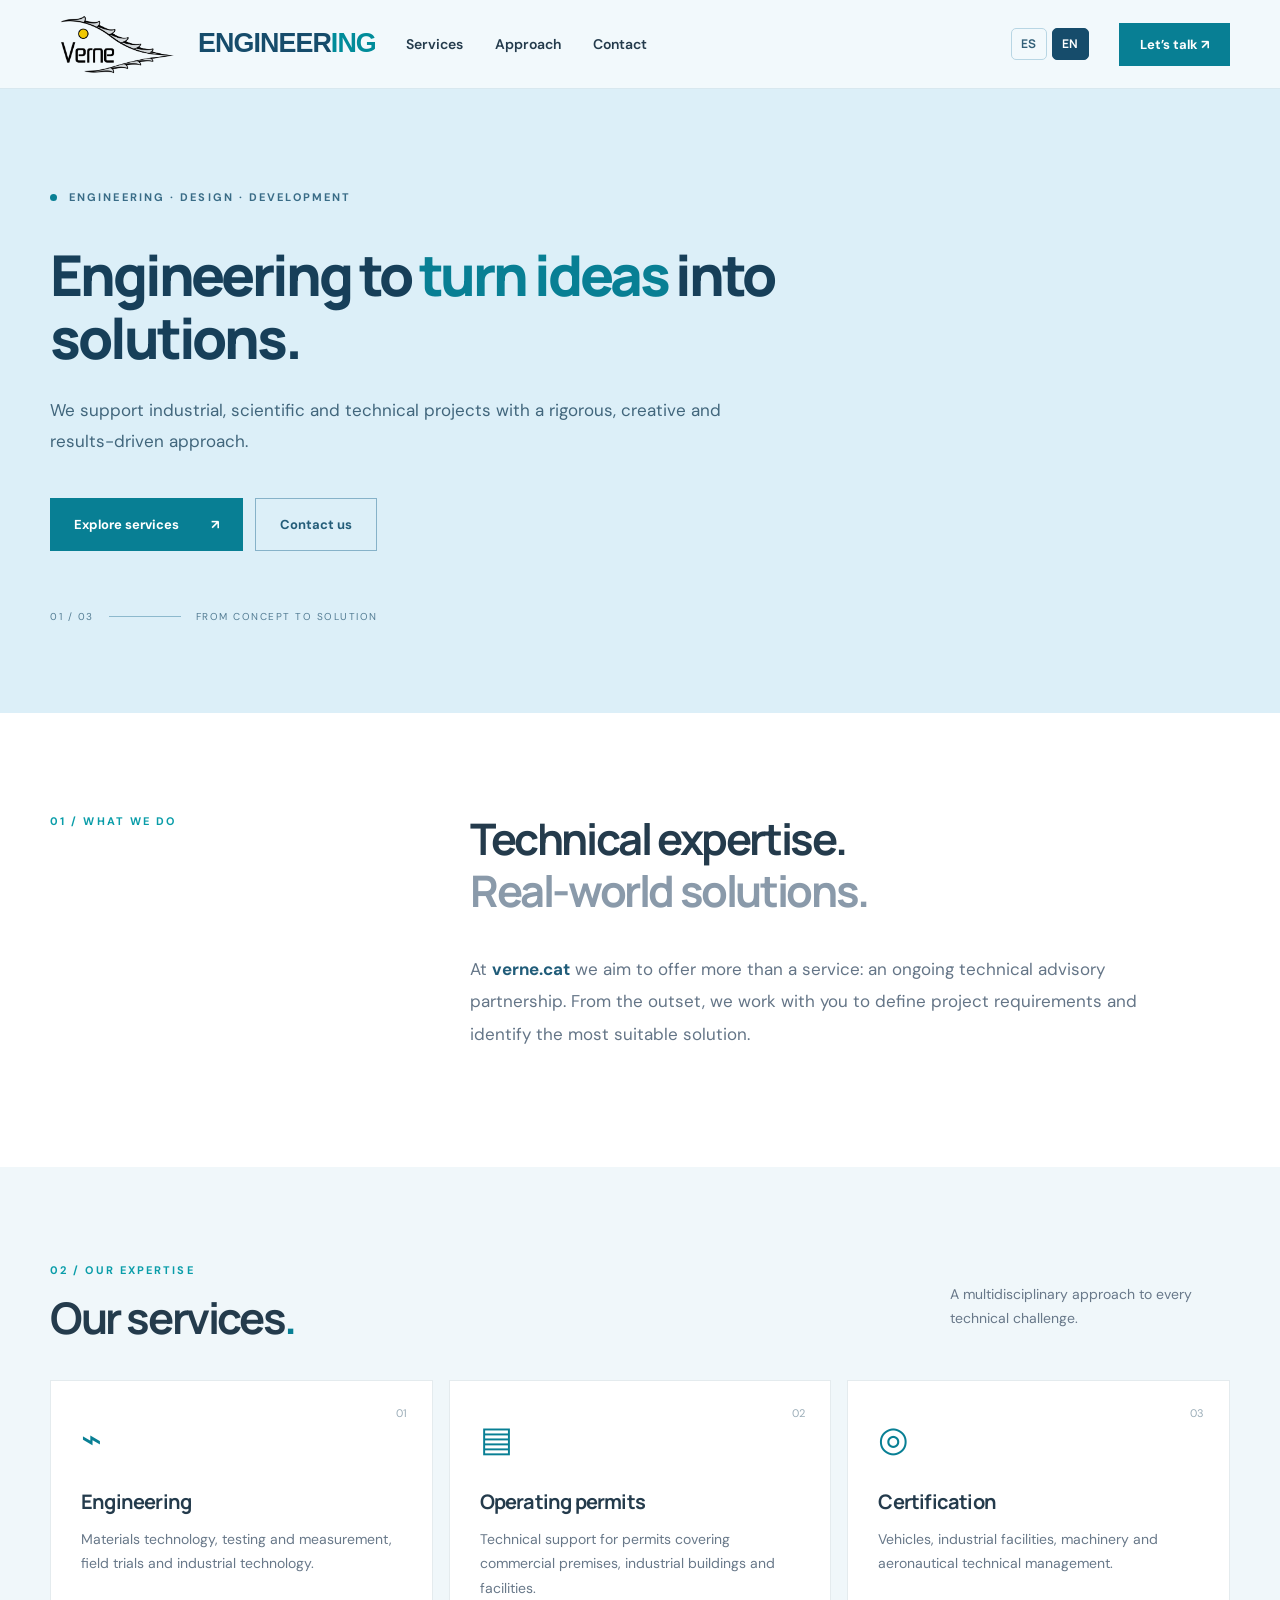
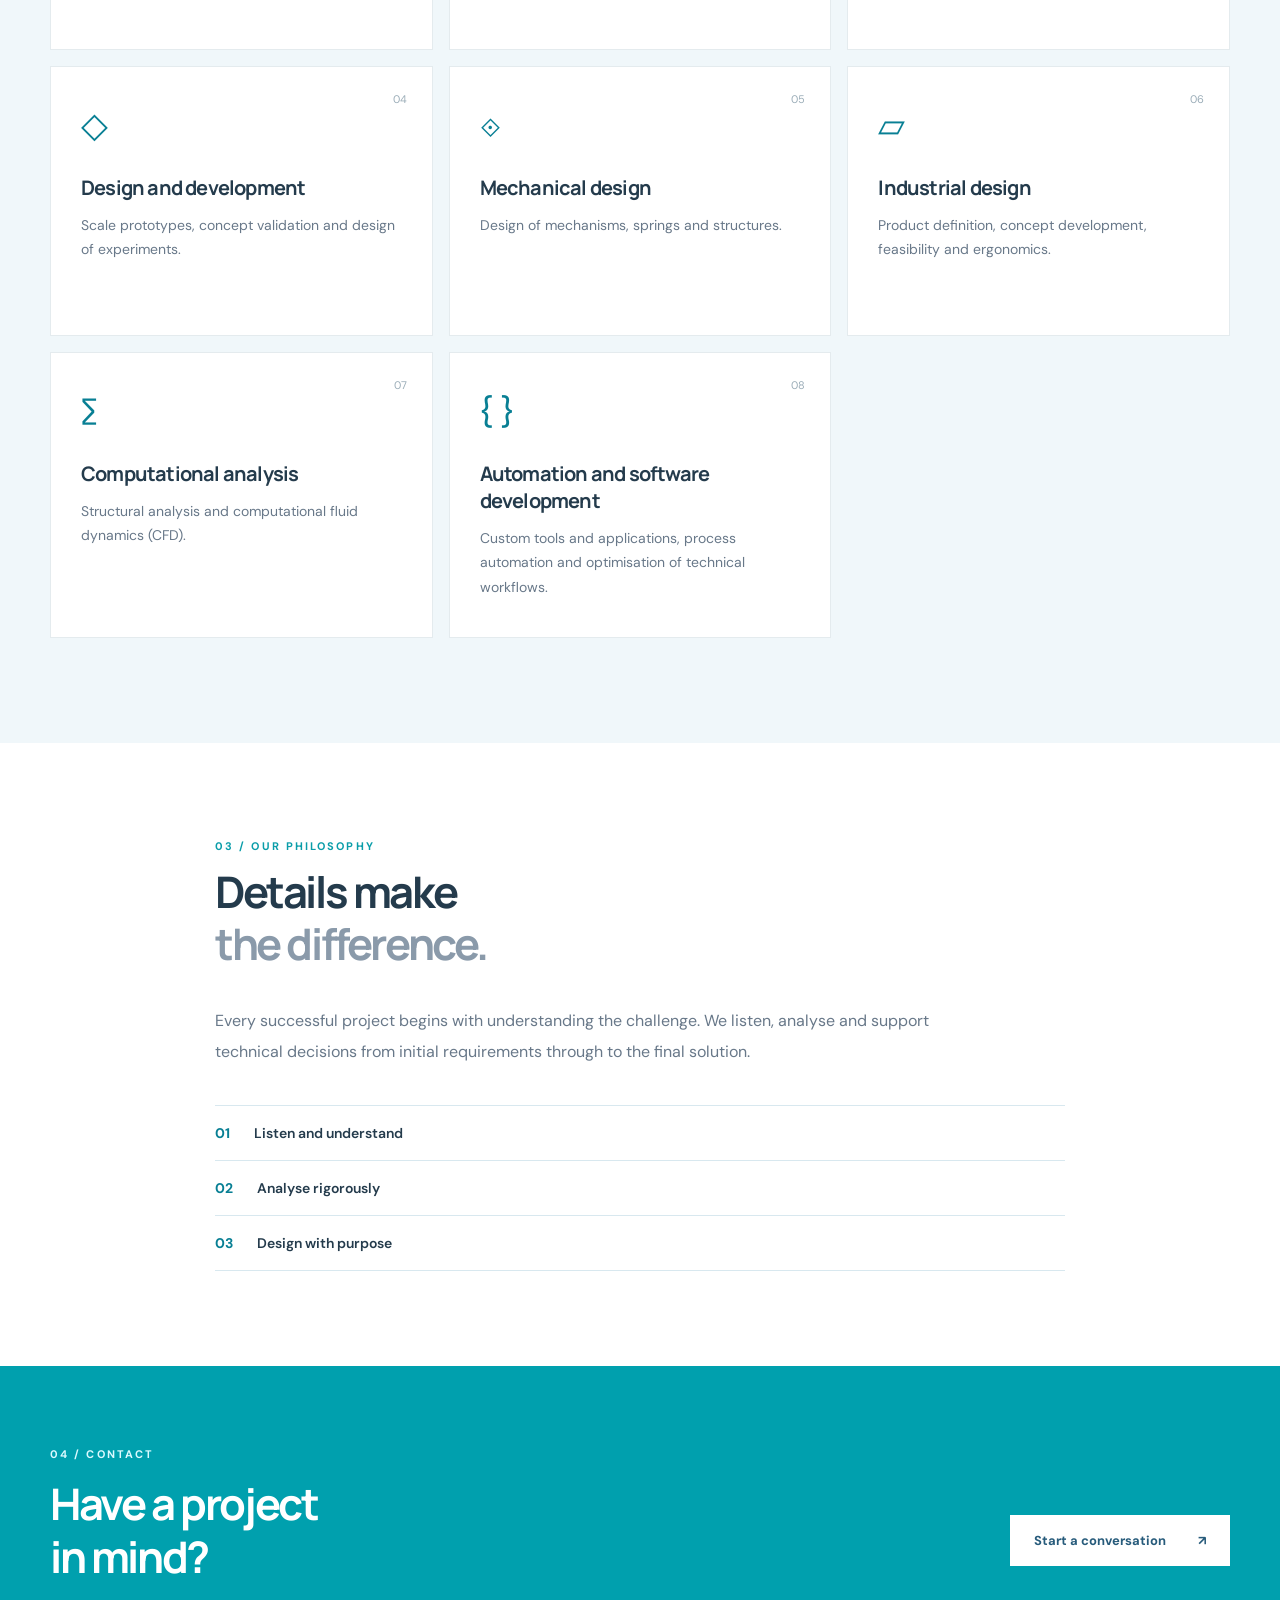
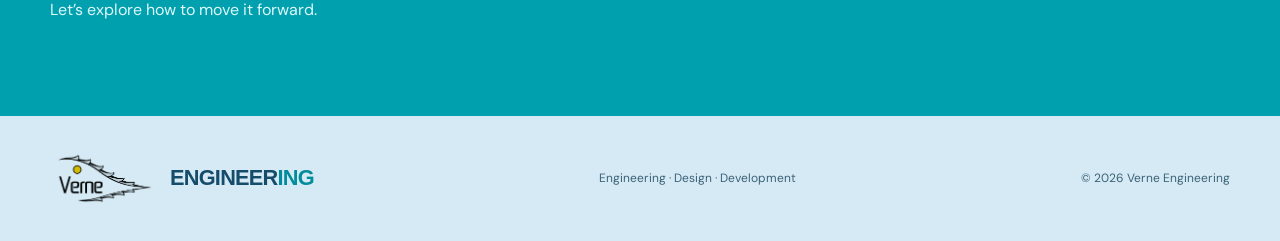
==== en/index.html @ a79339b3 "Verne Engineering V9 - International SEO ES EN" ====
<!doctype html>
<!DOCTYPE html>

<!DOCTYPE html>

<!DOCTYPE html>

<html lang="en">
<head>
<meta charset="utf-8"/><meta content="width=device-width, initial-scale=1" name="viewport"/>
<title>Verne Engineering | Engineering, Design &amp; Automation</title>
<meta content="Mechanical engineering consulting, industrial design, technical certification and custom software development for industrial projects." name="description"/>
<meta content="#14283d" name="theme-color"/><link href="https://www.verne.cat/en/" rel="canonical"/>
<link href="../styles.css" rel="stylesheet"/>
<link href="https://www.verne.cat/" hreflang="es" rel="alternate"/><link href="https://www.verne.cat/en/" hreflang="en" rel="alternate"/><link href="https://www.verne.cat/" hreflang="x-default" rel="alternate"/><script type="application/ld+json">{"@context": "https://schema.org", "@type": "Organization", "name": "Verne Engineering", "url": "https://www.verne.cat/", "logo": "https://www.verne.cat/logo-verne.png", "email": "engineering@verne.cat"}</script><link href="https://www.verne.cat/" hreflang="es" rel="alternate"/><link href="https://www.verne.cat/en/" hreflang="en" rel="alternate"/><link href="https://www.verne.cat/" hreflang="x-default" rel="alternate"/><script type="application/ld+json">{"@context": "https://schema.org", "@type": "Organization", "name": "Verne Engineering", "url": "https://www.verne.cat/", "logo": "https://www.verne.cat/logo-verne.png", "email": "engineering@verne.cat"}</script></head>
<body>
<header class="header"><div class="wrap nav"><a aria-label="Verne Engineering, home" class="brand" href="index.html"><img alt="Verne logo" class="brand-logo" height="77" src="../logo-verne.png" width="154"/><span aria-label="ENGINEERING" class="brand-subtitle"><span class="brand-engineer">ENGINEER</span><span class="brand-ing">ING</span></span></a><nav aria-label="Navegación principal"><a href="#services">Services</a><a href="#approach">Approach</a><a href="contact.html">Contact</a></nav><span aria-label="Language / Idioma" class="lang-switch"><a href="../" lang="es">ES</a><a aria-current="page" href="./" lang="en">EN</a></span><a class="nav-cta" href="contact.html">Let’s talk <span aria-hidden="true">↗</span></a></div></header>
<main>
<section class="hero"><div class="wrap hero-grid"><div class="hero-copy"><p class="eyebrow"><span class="dot"></span> ENGINEERING · DESIGN · DEVELOPMENT</p><h1>Engineering to <em>turn ideas</em> into solutions.</h1><p class="lead">We support industrial, scientific and technical projects with a rigorous, creative and results-driven approach.</p><div class="actions"><a class="btn primary" href="#services">Explore services <span>↗</span></a><a class="btn secondary" href="contact.html">Contact us</a></div><div class="hero-foot"><span>01 / 03</span><span class="line"></span><span>FROM CONCEPT TO SOLUTION</span></div></div></div></section>
<section class="intro wrap"><div class="section-label">01 / WHAT WE DO</div><div><h2>Technical expertise.<br/><span>Real-world solutions.</span></h2><p>At <strong>verne.cat</strong> we aim to offer more than a service: an ongoing technical advisory partnership. From the outset, we work with you to define project requirements and identify the most suitable solution.</p></div></section>
<section class="services" id="services"><div class="wrap"><div class="section-top"><div><p class="section-label">02 / OUR EXPERTISE</p><h2>Our services<span class="accent">.</span></h2></div><p>A multidisciplinary approach to every technical challenge.</p></div><div class="service-grid">
<article class="service"><span class="service-no">01</span><div class="service-icon">⌁</div><h3>Engineering</h3><p>Materials technology, testing and measurement, field trials and industrial technology.</p></article>
<article class="service"><span class="service-no">02</span><div class="service-icon">▤</div><h3>Operating permits</h3><p>Technical support for permits covering commercial premises, industrial buildings and facilities.</p></article>
<article class="service"><span class="service-no">03</span><div class="service-icon">◎</div><h3>Certification</h3><p>Vehicles, industrial facilities, machinery and aeronautical technical management.</p></article>
<article class="service"><span class="service-no">04</span><div class="service-icon">◇</div><h3>Design and development</h3><p>Scale prototypes, concept validation and design of experiments.</p></article>
<article class="service"><span class="service-no">05</span><div class="service-icon">⟐</div><h3>Mechanical design</h3><p>Design of mechanisms, springs and structures.</p></article>
<article class="service"><span class="service-no">06</span><div class="service-icon">▱</div><h3>Industrial design</h3><p>Product definition, concept development, feasibility and ergonomics.</p></article>
<article class="service"><span class="service-no">07</span><div class="service-icon">∑</div><h3>Computational analysis</h3><p>Structural analysis and computational fluid dynamics (CFD).</p></article>
<article class="service"><span class="service-no">08</span><div class="service-icon">{ }</div><h3>Automation and software development</h3><p>Custom tools and applications, process automation and optimisation of technical workflows.</p></article>
</div></div></section>
<section class="approach wrap" id="approach"><div class="approach-copy"><p class="section-label">03 / OUR PHILOSOPHY</p><h2>Details make<br/><span>the difference.</span></h2><p>Every successful project begins with understanding the challenge. We listen, analyse and support technical decisions from initial requirements through to the final solution.</p><div class="principles"><div><b>01</b><span>Listen and understand</span></div><div><b>02</b><span>Analyse rigorously</span></div><div><b>03</b><span>Design with purpose</span></div></div></div></section>
<section class="contact-banner"><div class="wrap contact-inner"><div><p class="section-label">04 / CONTACT</p><h2>Have a project<br/>in mind?</h2><p>Let’s explore how to move it forward.</p></div><a class="btn light" href="contact.html">Start a conversation <span>↗</span></a></div></section>
</main><footer><div class="wrap footer-inner"><a aria-label="Verne Engineering, home" class="brand footer-brand" href="index.html"><img alt="Verne logo" class="brand-logo" height="77" src="../logo-verne.png" width="154"/><span aria-label="ENGINEERING" class="brand-subtitle"><span class="brand-engineer">ENGINEER</span><span class="brand-ing">ING</span></span></a><span>Engineering · Design · Development</span><span>© <span id="year">2026</span> Verne Engineering</span></div></footer><script src="../script.js"></script>
</body></html>
---- styles.css ----
@import url('https://fonts.googleapis.com/css2?family=DM+Sans:wght@400;500;600;700&family=Manrope:wght@400;500;600;700;800&display=swap');
:root{--navy:#14283d;--navy2:#0c1e30;--teal:#00a9b7;--ink:#243447;--muted:#687889;--light:#f1f5f7;--line:#dfe7eb}*{box-sizing:border-box}html{scroll-behavior:smooth}body{margin:0;font-family:'DM Sans',Arial,sans-serif;color:var(--ink);background:#fff}a{text-decoration:none;color:inherit}.wrap{width:min(1180px,calc(100% - 48px));margin:auto}.header{background:#fff;border-bottom:1px solid var(--line);position:relative;z-index:5}.nav{height:88px;display:flex;align-items:center;justify-content:space-between;gap:30px}.brand{display:flex;align-items:center;gap:12px;font:800 21px/1 'Manrope',sans-serif;letter-spacing:.07em;color:var(--navy);white-space:nowrap}.brand small{display:block;font:600 9px/1.8 'DM Sans',sans-serif;letter-spacing:.32em}.mark{display:grid;place-items:center;width:42px;height:42px;background:var(--navy);color:white;font:800 28px 'Manrope',sans-serif;letter-spacing:-.13em}.mark span{color:var(--teal)}nav{display:flex;gap:32px;font-size:14px;font-weight:600}nav a:hover,nav a[aria-current]{color:var(--teal)}.nav-cta{background:var(--teal);color:white;padding:13px 21px;font-size:13px;font-weight:700}.nav-cta:hover,.primary:hover{background:#078e9a}.hero{background:var(--navy);color:white;overflow:hidden}.hero-grid{min-height:610px;display:grid;grid-template-columns:1.04fr .96fr}.hero-copy{padding:105px 38px 52px 0;display:flex;flex-direction:column;align-items:flex-start}.eyebrow,.section-label{font:700 11px/1.5 'DM Sans',sans-serif;letter-spacing:.19em;text-transform:uppercase}.eyebrow{color:#b7d8df;display:flex;align-items:center;gap:12px}.dot{display:inline-block;background:var(--teal);width:7px;height:7px;border-radius:50%}h1,h2,h3,p{margin-top:0}h1,h2,h3{font-family:'Manrope',sans-serif}h1{font-size:clamp(42px,4.4vw,67px);line-height:1.12;letter-spacing:-.055em;margin:26px 0 26px;font-weight:800}h1 em{font-style:normal;color:#57d6dc}.lead{font-size:17px;line-height:1.85;color:#c1d0db;max-width:530px}.actions{display:flex;gap:12px;margin-top:23px}.btn{display:inline-flex;align-items:center;justify-content:space-between;gap:32px;padding:17px 24px;font-size:13px;font-weight:700;transition:background .2s}.primary{background:var(--teal);color:white}.secondary{border:1px solid #72869a;color:white}.secondary:hover{background:#243f58}.hero-foot{display:flex;align-items:center;gap:15px;margin-top:auto;padding-top:60px;font-size:10px;letter-spacing:.15em;color:#93a7b7}.hero-foot .line{width:72px;height:1px;background:#6c8599}.hero-art{position:relative;overflow:hidden;background:radial-gradient(circle at 52% 50%,#294e68 0,#173149 45%,#10273b 75%);min-height:520px}.gridlines,.blueprint{background-image:linear-gradient(#ffffff0b 1px,transparent 1px),linear-gradient(90deg,#ffffff0b 1px,transparent 1px);background-size:35px 35px}.gridlines{position:absolute;inset:0}.orbit{position:absolute;border:1px solid #73c4ce65;border-radius:50%;left:50%;top:50%;transform:translate(-50%,-50%) rotate(-23deg)}.orbit-a{width:380px;height:380px}.orbit-b{width:280px;height:280px;border-style:dashed}.orbit-c{width:480px;height:170px;transform:translate(-50%,-50%) rotate(-37deg);border-color:#42cad277}.axis{position:absolute;background:#8ddde14d;left:50%;top:50%;transform-origin:center}.axis-a{width:1px;height:650px;transform:translate(-50%,-50%) rotate(45deg)}.axis-b{height:1px;width:650px;transform:translate(-50%,-50%) rotate(45deg)}.core{position:absolute;top:50%;left:50%;transform:translate(-50%,-50%);font:800 200px 'Manrope',sans-serif;color:#f5fcff;text-shadow:12px 12px 0 #00a9b780;letter-spacing:-.1em}.art-label{position:absolute;color:#a6d2db;font-size:10px;letter-spacing:.2em}.label-a{left:32px;top:35px}.label-b{right:24px;bottom:30px}.art-cross{position:absolute;right:55px;top:50px;font-size:30px;color:#3bb9c6}.intro{padding:100px 0;display:grid;grid-template-columns:1fr 2fr;gap:40px}.section-label{color:#0a9da9}.intro h2,.section-top h2,.approach h2,.contact-banner h2{font-size:clamp(32px,3.4vw,48px);letter-spacing:-.055em;line-height:1.2}.intro h2 span,.approach h2 span{color:#8a9aaa}.intro p:not(.section-label){max-width:720px;color:#647587;font-size:17px;line-height:1.9}.services{background:var(--light);padding:95px 0 105px}.section-top{display:flex;align-items:end;justify-content:space-between;gap:30px;margin-bottom:35px}.section-top h2{margin:14px 0 0}.section-top>p{max-width:280px;line-height:1.7;color:var(--muted);font-size:14px}.accent{color:var(--teal)}.service-grid{display:grid;grid-template-columns:repeat(3,1fr);gap:16px}.service{position:relative;background:#fff;padding:35px 30px 38px;min-height:270px;border:1px solid #e4ebee;transition:transform .2s,box-shadow .2s}.service:hover{transform:translateY(-4px);box-shadow:0 12px 30px #14283d12}.service-no{position:absolute;right:25px;top:25px;color:#9badb8;font-size:11px}.service-icon{color:var(--teal);font-size:35px;height:60px}.service h3{font-size:20px;letter-spacing:-.04em;margin:12px 0}.service p{font-size:14px;line-height:1.75;color:var(--muted);margin:0}.approach{display:grid;grid-template-columns:1fr 1fr;gap:90px;padding:120px 0;align-items:center}.approach-visual{height:460px;background:var(--navy);padding:30px}.blueprint{height:100%;position:relative;border:1px solid #ffffff20;overflow:hidden}.bp-circle{position:absolute;border:2px solid #62c8d3;border-radius:50%;width:230px;height:230px;top:50%;left:50%;transform:translate(-50%,-50%)}.bp-square{position:absolute;border:1px solid #80b7c3;width:180px;height:180px;top:50%;left:50%;transform:translate(-50%,-50%) rotate(45deg)}.bp-diag{position:absolute;width:350px;height:1px;background:#80b7c380;top:50%;left:50%;transform:translate(-50%,-50%) rotate(-45deg)}.blueprint span{position:absolute;bottom:20px;left:20px;font-size:10px;color:#a7c7d3;letter-spacing:.15em}.approach-copy>p:not(.section-label){line-height:1.9;color:var(--muted);font-size:16px}.principles{margin-top:38px;border-top:1px solid var(--line)}.principles div{display:flex;gap:24px;padding:18px 0;border-bottom:1px solid var(--line);font-size:14px;font-weight:600}.principles b{color:var(--teal)}.contact-banner{background:#00a0ae;color:white;padding:80px 0}.contact-inner{display:flex;justify-content:space-between;align-items:center;gap:30px}.contact-banner .section-label{color:#dcfaff}.contact-banner h2{margin:16px 0}.contact-banner p:last-child{color:#ddf8fa}.light{background:#fff;color:var(--navy)}.light:hover{background:#e4f6f7}footer{background:#0b1b2b;color:#b4c2ce}.footer-inner{min-height:125px;display:flex;justify-content:space-between;align-items:center;gap:24px;font-size:12px}.footer-inner .brand{color:white}.footer-inner .mark{background:#1d4056}.contact-page{background:var(--navy);color:white;min-height:calc(100vh - 213px);padding:100px 0 110px}.contact-page h1{max-width:900px}.contact-page .lead{max-width:680px}.contact-panel{margin-top:65px;background:#fff;color:var(--navy);display:grid;grid-template-columns:1.3fr .7fr}.contact-panel>div:first-child{padding:55px}.contact-panel h2{font-size:32px;letter-spacing:-.04em}.contact-panel p:not(.section-label){color:var(--muted);line-height:1.8}.email-link{display:inline-block;font-size:clamp(18px,2.3vw,28px);font-weight:800;color:#008c9a;margin:18px 0}.contact-panel .note{font-size:12px;max-width:480px}.contact-graphic{display:flex;flex-direction:column;justify-content:center;align-items:center;background:#eaf2f5;min-height:300px}.contact-graphic span{font:800 140px 'Manrope',sans-serif;color:#14364d}.contact-graphic small{font-size:10px;letter-spacing:.22em;color:#688190}@media(max-width:900px){.hero-grid{grid-template-columns:1fr}.hero-copy{padding:75px 0 65px}.hero-art{min-height:380px}.intro{grid-template-columns:1fr;padding:70px 0;gap:10px}.service-grid{grid-template-columns:repeat(2,1fr)}.approach{gap:40px;padding:80px 0}.nav-cta{display:none}}@media(max-width:620px){.wrap{width:min(100% - 34px,1180px)}.nav{height:auto;min-height:78px;flex-wrap:wrap;padding:14px 0;gap:12px}.brand{font-size:17px}.mark{width:36px;height:36px;font-size:23px}nav{width:100%;justify-content:space-between;gap:10px;font-size:12px;padding-top:10px}.hero-copy{padding:65px 0 50px}.hero-art{min-height:300px}.core{font-size:130px}.orbit-a{width:240px;height:240px}.orbit-b{width:180px;height:180px}.orbit-c{width:310px;height:110px}.actions{flex-wrap:wrap}.hero-foot{padding-top:50px}.services{padding:65px 0}.section-top{display:block}.service-grid{grid-template-columns:1fr}.service{min-height:210px}.approach{grid-template-columns:1fr;gap:40px;padding:65px 0}.approach-visual{height:310px}.contact-inner{align-items:flex-start;flex-direction:column}.footer-inner{padding:35px 0;align-items:flex-start;flex-direction:column}.contact-page{padding:65px 0}.contact-panel{grid-template-columns:1fr}.contact-panel>div:first-child{padding:30px}.contact-graphic{min-height:220px}.contact-graphic span{font-size:100px}}

/* Logotipo Verne aprobado - primera reconstrucción */
.brand{gap:7px;letter-spacing:0}.brand-logo{display:block;width:126px;height:auto;object-fit:contain}.brand-subtitle{font:700 10px/1.4 'DM Sans',sans-serif;letter-spacing:.2em;color:var(--navy);margin-left:-3px}.footer-inner .brand-subtitle{color:#fff}.core-logo{position:absolute;top:50%;left:50%;transform:translate(-50%,-50%);width:min(85%,420px);padding:24px;background:#fff;border-radius:2px;box-shadow:0 18px 70px #0004}.core-logo img{display:block;width:100%;height:auto}.contact-graphic img{display:block;max-width:80%;height:auto}.brand:focus-visible,.nav a:focus-visible,.btn:focus-visible{outline:3px solid var(--teal);outline-offset:4px}
@media(max-width:620px){.brand-logo{width:95px}.brand-subtitle{font-size:8px;letter-spacing:.13em}.core-logo{width:78%;padding:12px}}

/* V3: paleta azul claro, marca exclusiva en la cabecera */
:root{--navy:#275b7b;--navy2:#1f4d6c;--teal:#087f94;--ink:#243b4c;--light:#f0f7fa;--line:#d8e8ef}
.header{background:#f2f9fc}
.hero{background:#dceff8;color:#173f59}
.hero .eyebrow{color:#396c87}
.hero h1 em{color:#087f94}
.hero .lead{color:#41667c}
.hero .secondary{color:#245d79;border-color:#86b2c9}
.hero .secondary:hover{background:#c7e5f3}
.hero-foot{color:#547d94}
.hero-foot .line{background:#8db9cd}
.hero-art{background:radial-gradient(circle at 52% 50%,#c7e5f3 0%,#a9d3e8 55%,#83bad5 100%)}
.gridlines{background-image:linear-gradient(#ffffff55 1px,transparent 1px),linear-gradient(90deg,#ffffff55 1px,transparent 1px)}
.orbit{border-color:#367b9c66}.orbit-c{border-color:#187e9a88}.axis{background:#2c7a9b55}.core{color:#e8f7ff;text-shadow:9px 9px 0 #3489ac70}.art-label{color:#2c6685}.art-cross{color:#237b9f}
.contact-page{background:#dceff8;color:#173f59}.contact-page .eyebrow{color:#396c87}.contact-page h1 em{color:#087f94}.contact-page .lead{color:#41667c}
footer{background:#d5eaf5;color:#3c6277}.footer-name{font:800 13px 'Manrope',sans-serif;letter-spacing:.14em;color:#24536f}
.contact-symbol{font:800 145px 'Manrope',sans-serif;color:#80b6cf;line-height:1}
.brand-logo{mix-blend-mode:multiply}

/* V4: composición limpia sin paneles decorativos con V */
.hero-grid{display:block;min-height:0}
.hero-copy{max-width:900px;padding:100px 0 90px}
.hero-copy h1{max-width:820px}
.hero-copy .lead{max-width:720px}
.hero-foot{margin-top:24px;padding-top:35px}
.contact-panel{display:block;max-width:850px}
.contact-panel>div:first-child{padding:55px 60px}
.intro strong{color:#205c79;font-weight:700}
@media(max-width:900px){.hero-copy{padding:75px 0 65px}}
@media(max-width:620px){.hero-copy{padding:60px 0 55px}.contact-panel>div:first-child{padding:30px}}

/* V5: filosofía sin panel METHOD 001 y firma corporativa más legible */
.approach{display:block;max-width:1180px;padding:95px 0}
.approach-copy{max-width:850px;margin:0 auto}
.approach-copy h2{max-width:740px}
.approach-copy>p:not(.section-label){max-width:760px}
.brand{gap:18px;flex-shrink:0}
.brand-logo{width:132px;height:auto}
.brand-subtitle{font-family:'Manrope',Arial,sans-serif;font-size:17px;line-height:1.2;font-weight:800;letter-spacing:.09em;color:#164c6b;margin-left:0}
@media(max-width:900px){.brand{gap:12px}.brand-logo{width:115px}.brand-subtitle{font-size:15px;letter-spacing:.06em}.approach{padding:75px 0}}
@media(max-width:620px){.brand{gap:9px}.brand-logo{width:94px}.brand-subtitle{font-size:13px;letter-spacing:.035em}.approach{padding:65px 0}}

/* V6: ENGINEER / ING con jerarquía visual y colores corporativos */
.brand{gap:16px}
.brand-subtitle{display:inline-flex;align-items:baseline;font-family:'Manrope',Arial,sans-serif;font-size:clamp(21px,2.1vw,27px);line-height:1.1;font-weight:850;letter-spacing:.015em;margin-left:0;white-space:nowrap}
.brand-engineer{color:#164c6b}
.brand-ing{color:#008c9a}
@media(max-width:900px){.brand{gap:10px}.brand-logo{width:110px}.brand-subtitle{font-size:21px;letter-spacing:0}}
@media(max-width:620px){.brand{gap:8px}.brand-logo{width:88px}.brand-subtitle{font-size:clamp(16px,4.3vw,20px);letter-spacing:-.02em}}

/* V7: tipografía redondeada próxima a la del logotipo y firma completa en pie */
@font-face{font-family:"Comfortaa Verne";src:local("Comfortaa");font-display:swap}
.brand-subtitle{font-family:"Comfortaa Verne","Arial Rounded MT Bold","Trebuchet MS",sans-serif;font-weight:700;letter-spacing:-.035em;font-size:clamp(21px,2.1vw,27px)}
.footer-inner{gap:22px;flex-wrap:wrap}
.footer-brand{gap:12px;flex-shrink:1}
.footer-brand .brand-logo{width:108px}
.footer-brand .brand-subtitle{font-size:clamp(17px,1.7vw,22px)}
.footer-inner .brand-engineer{color:#164c6b}
.footer-inner .brand-ing{color:#008c9a}
@media(max-width:620px){.brand-subtitle{font-size:clamp(15px,4.1vw,19px)}.footer-brand .brand-logo{width:90px}.footer-brand .brand-subtitle{font-size:17px}}

/* V9: selector bilingüe ES / EN */
.lang-switch{display:inline-flex;gap:5px;align-items:center;white-space:nowrap;font:700 12px/1.2 'Manrope',Arial,sans-serif;letter-spacing:.05em;margin-left:auto}
.lang-switch a{color:#315f78;text-decoration:none;border:1px solid #b8d6e4;border-radius:5px;padding:8px 9px}
.lang-switch a[aria-current="page"]{background:#164c6b;color:#fff;border-color:#164c6b}
.lang-switch a:hover{border-color:#008c9a}
@media(max-width:900px){.lang-switch{margin-left:0}}
@media(max-width:620px){.lang-switch{font-size:11px}.lang-switch a{padding:6px 7px}}
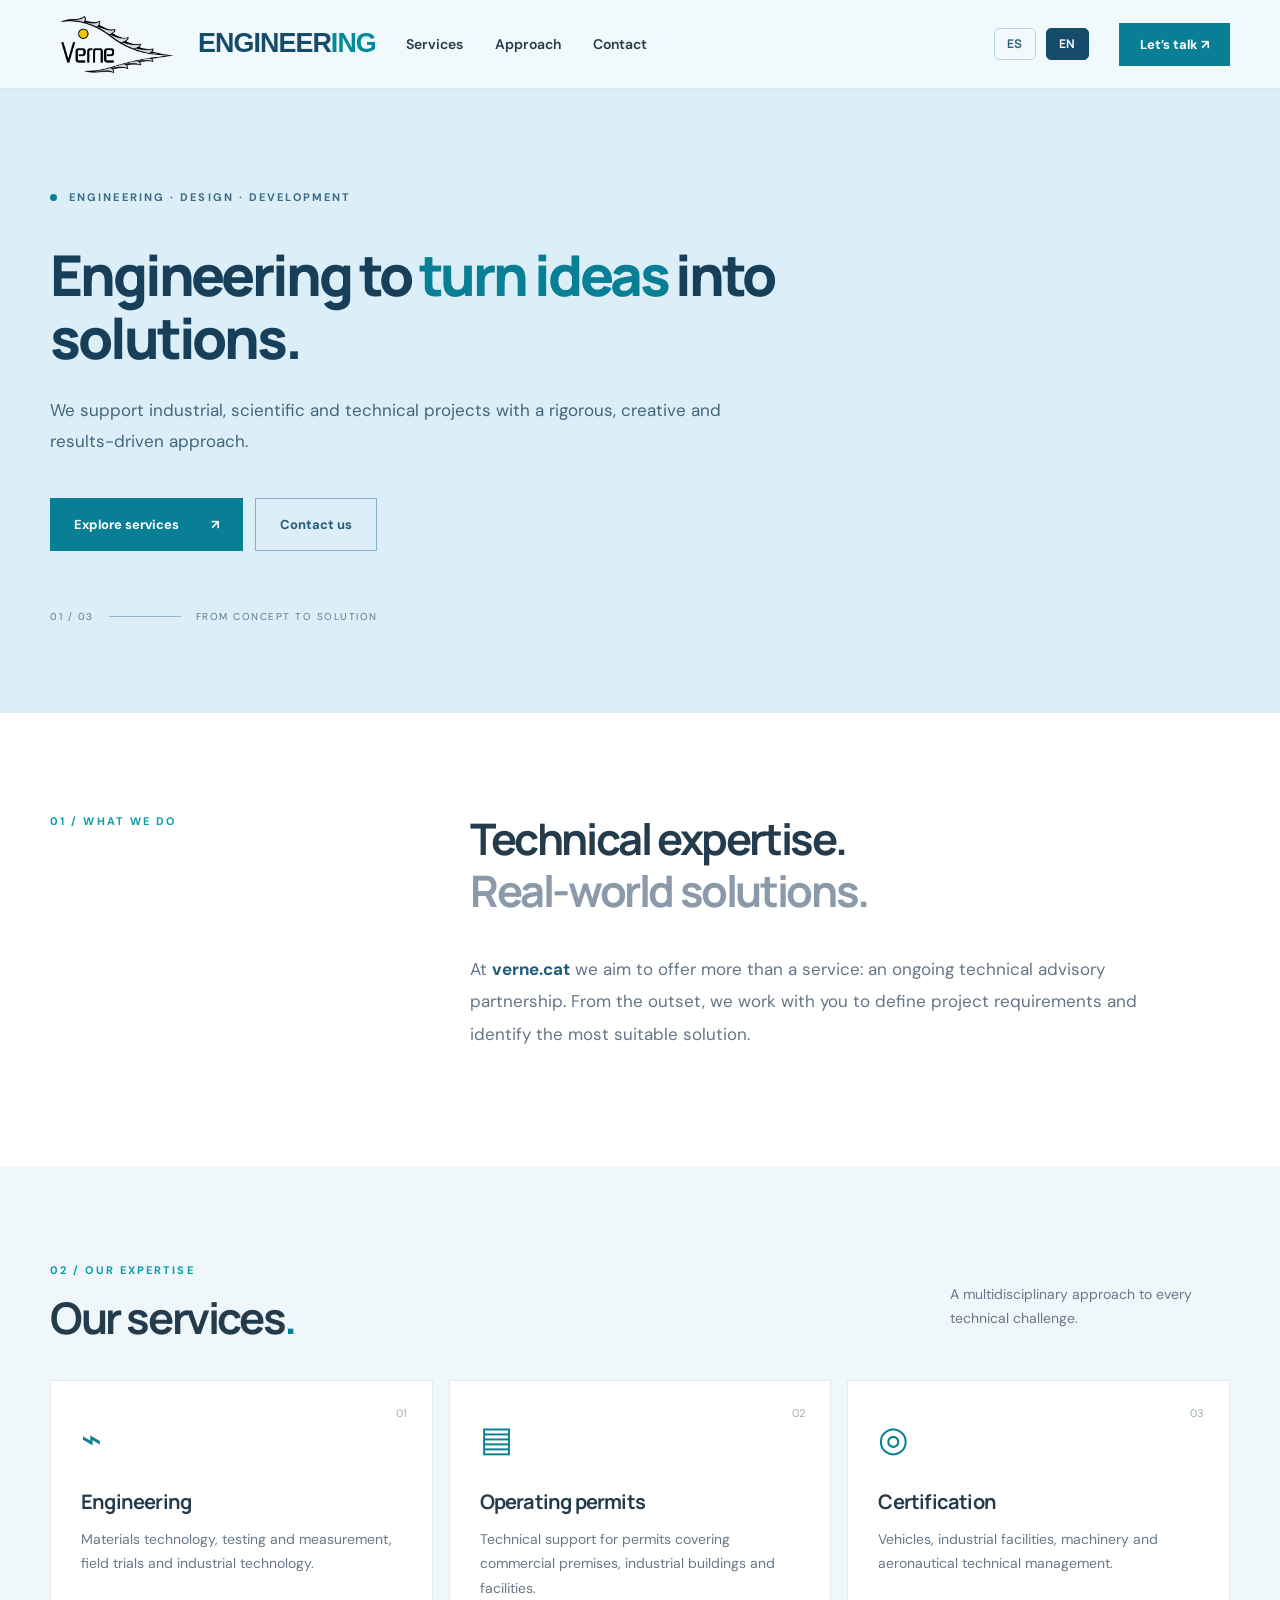
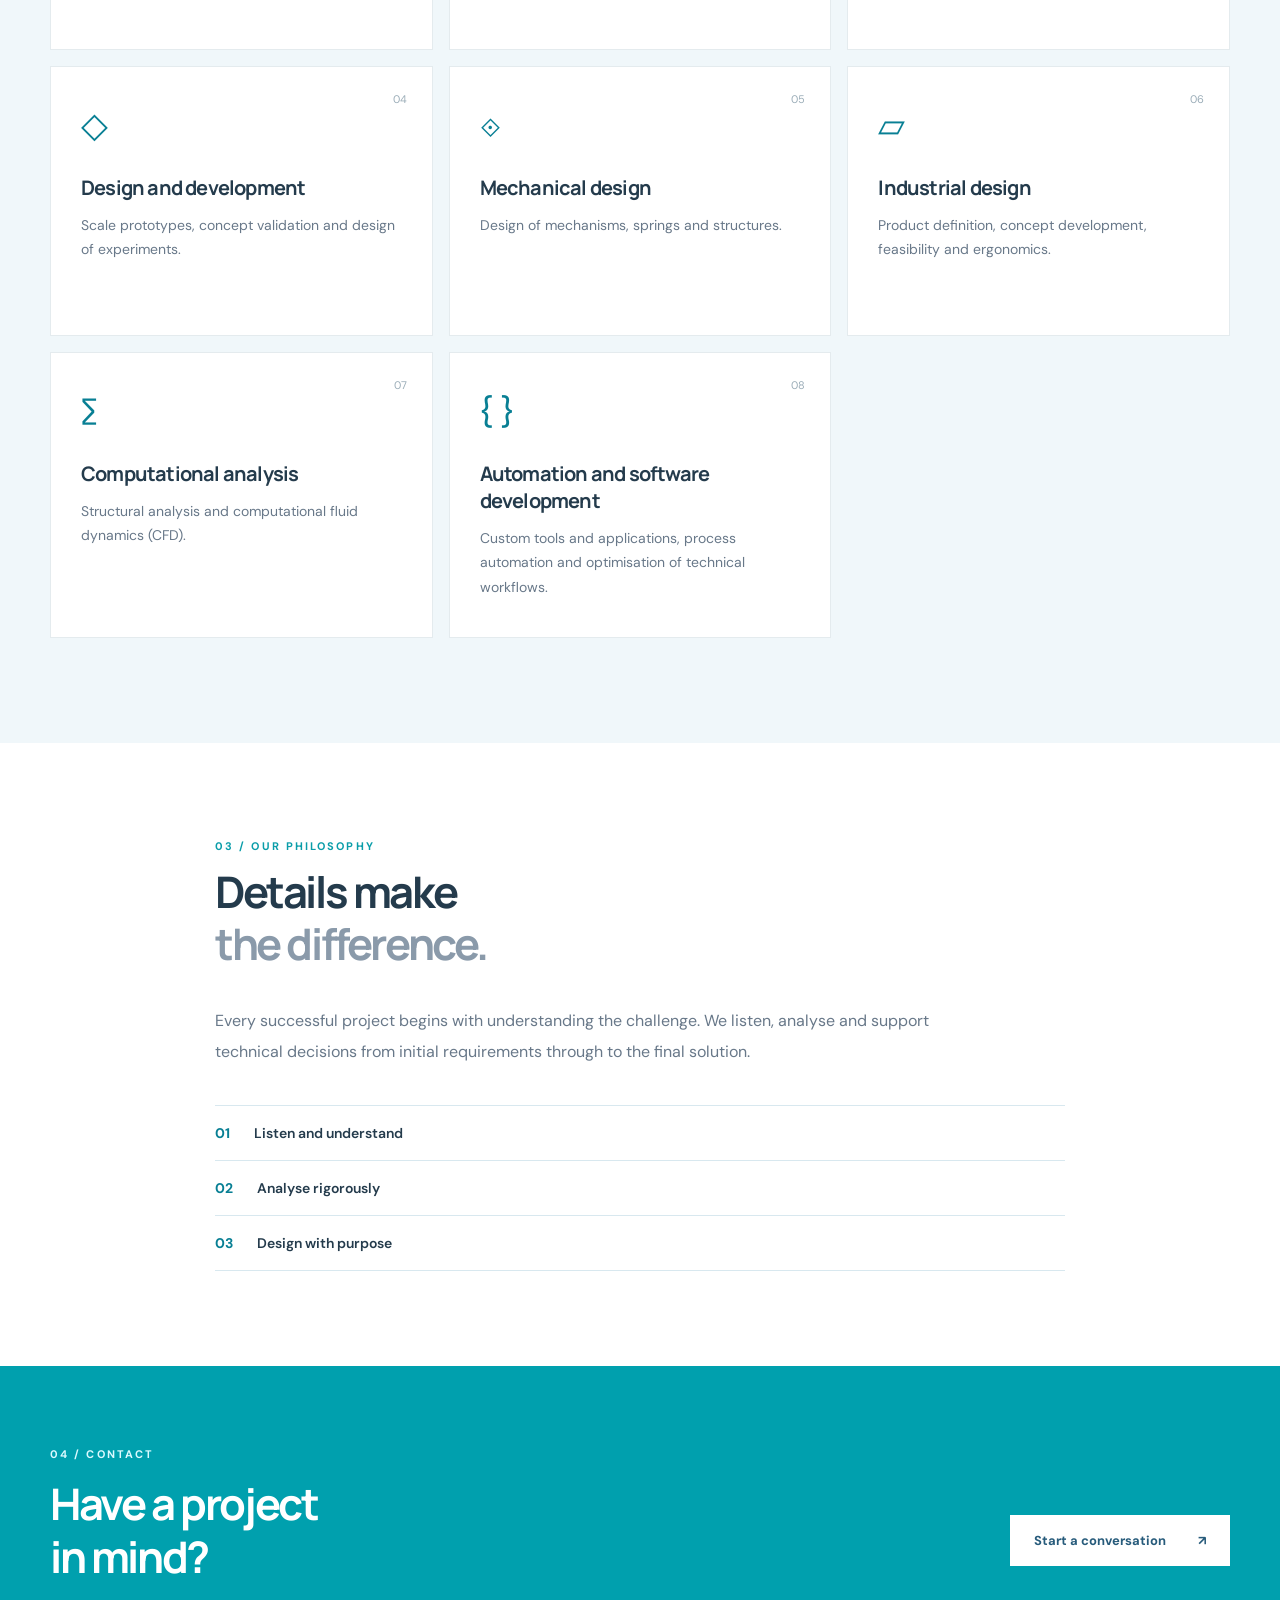
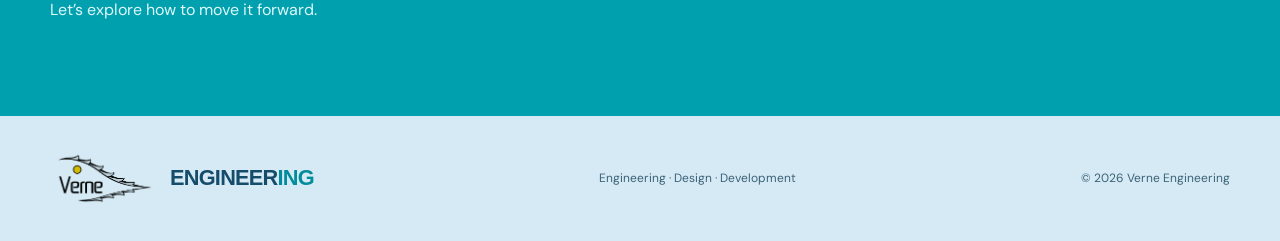
==== commit 09db6742: "Fix duplicate DOCTYPE in English homepage Removed duplicate doctype declarations in index.html" ====
--- a/en/index.html
+++ b/en/index.html
@@ -1,10 +1,4 @@
-<!doctype html>
 <!DOCTYPE html>
-
-<!DOCTYPE html>
-
-<!DOCTYPE html>
-
 <html lang="en">
 <head>
 <meta charset="utf-8"/><meta content="width=device-width, initial-scale=1" name="viewport"/>
--- a/styles.css
+++ b/styles.css
@@ -73,3 +73,35 @@
 .lang-switch a:hover{border-color:#008c9a}
 @media(max-width:900px){.lang-switch{margin-left:0}}
 @media(max-width:620px){.lang-switch{font-size:11px}.lang-switch a{padding:6px 7px}}
+
+/* V9.1: mejora visual del selector de idiomas */
+.lang-switch {
+    display: inline-flex;
+    align-items: center;
+    gap: 10px;
+    margin-left: auto;
+}
+
+.lang-switch a {
+    display: inline-block;
+    padding: 8px 12px;
+    border-radius: 5px;
+    text-align: center;
+}
+
+@media (max-width: 900px) {
+    .lang-switch {
+        margin-left: 0;
+    }
+}
+
+@media (max-width: 620px) {
+    .lang-switch {
+        gap: 8px;
+    }
+
+    .lang-switch a {
+        padding: 6px 9px;
+    }
+}
+
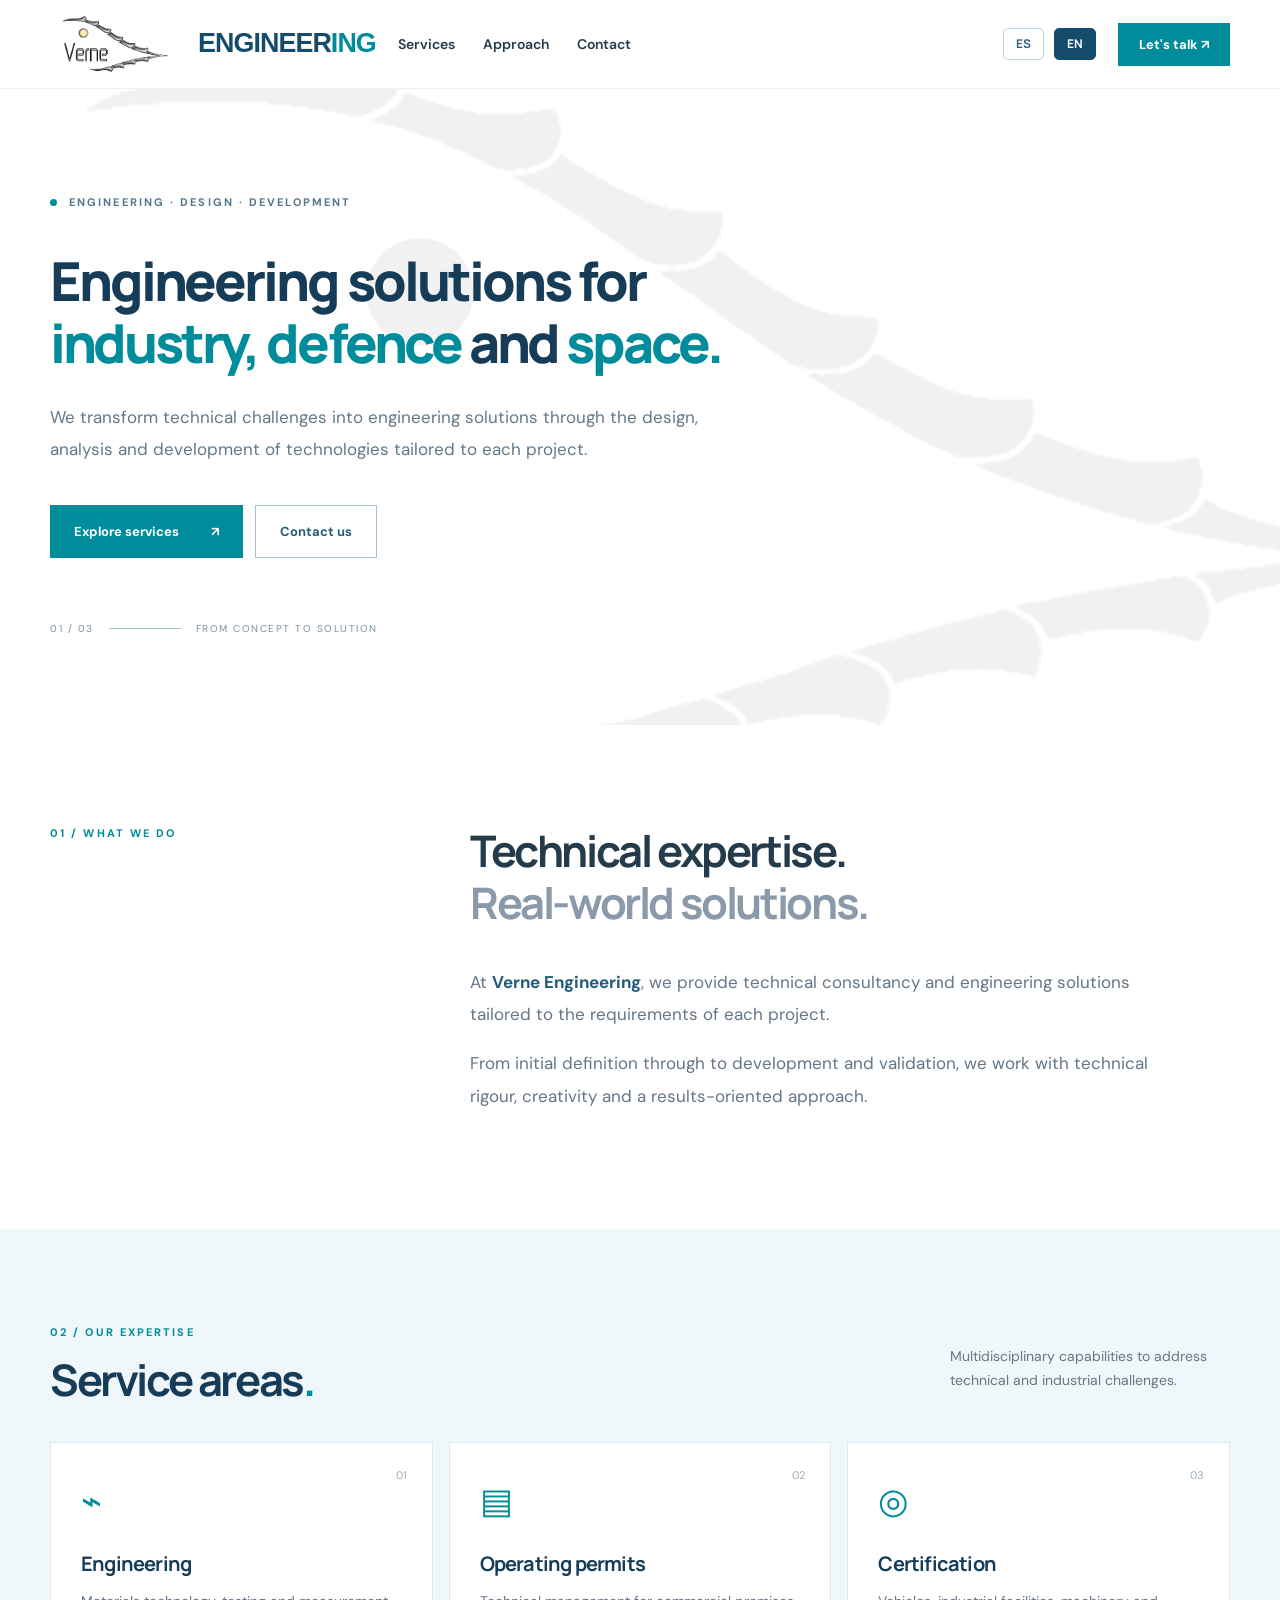
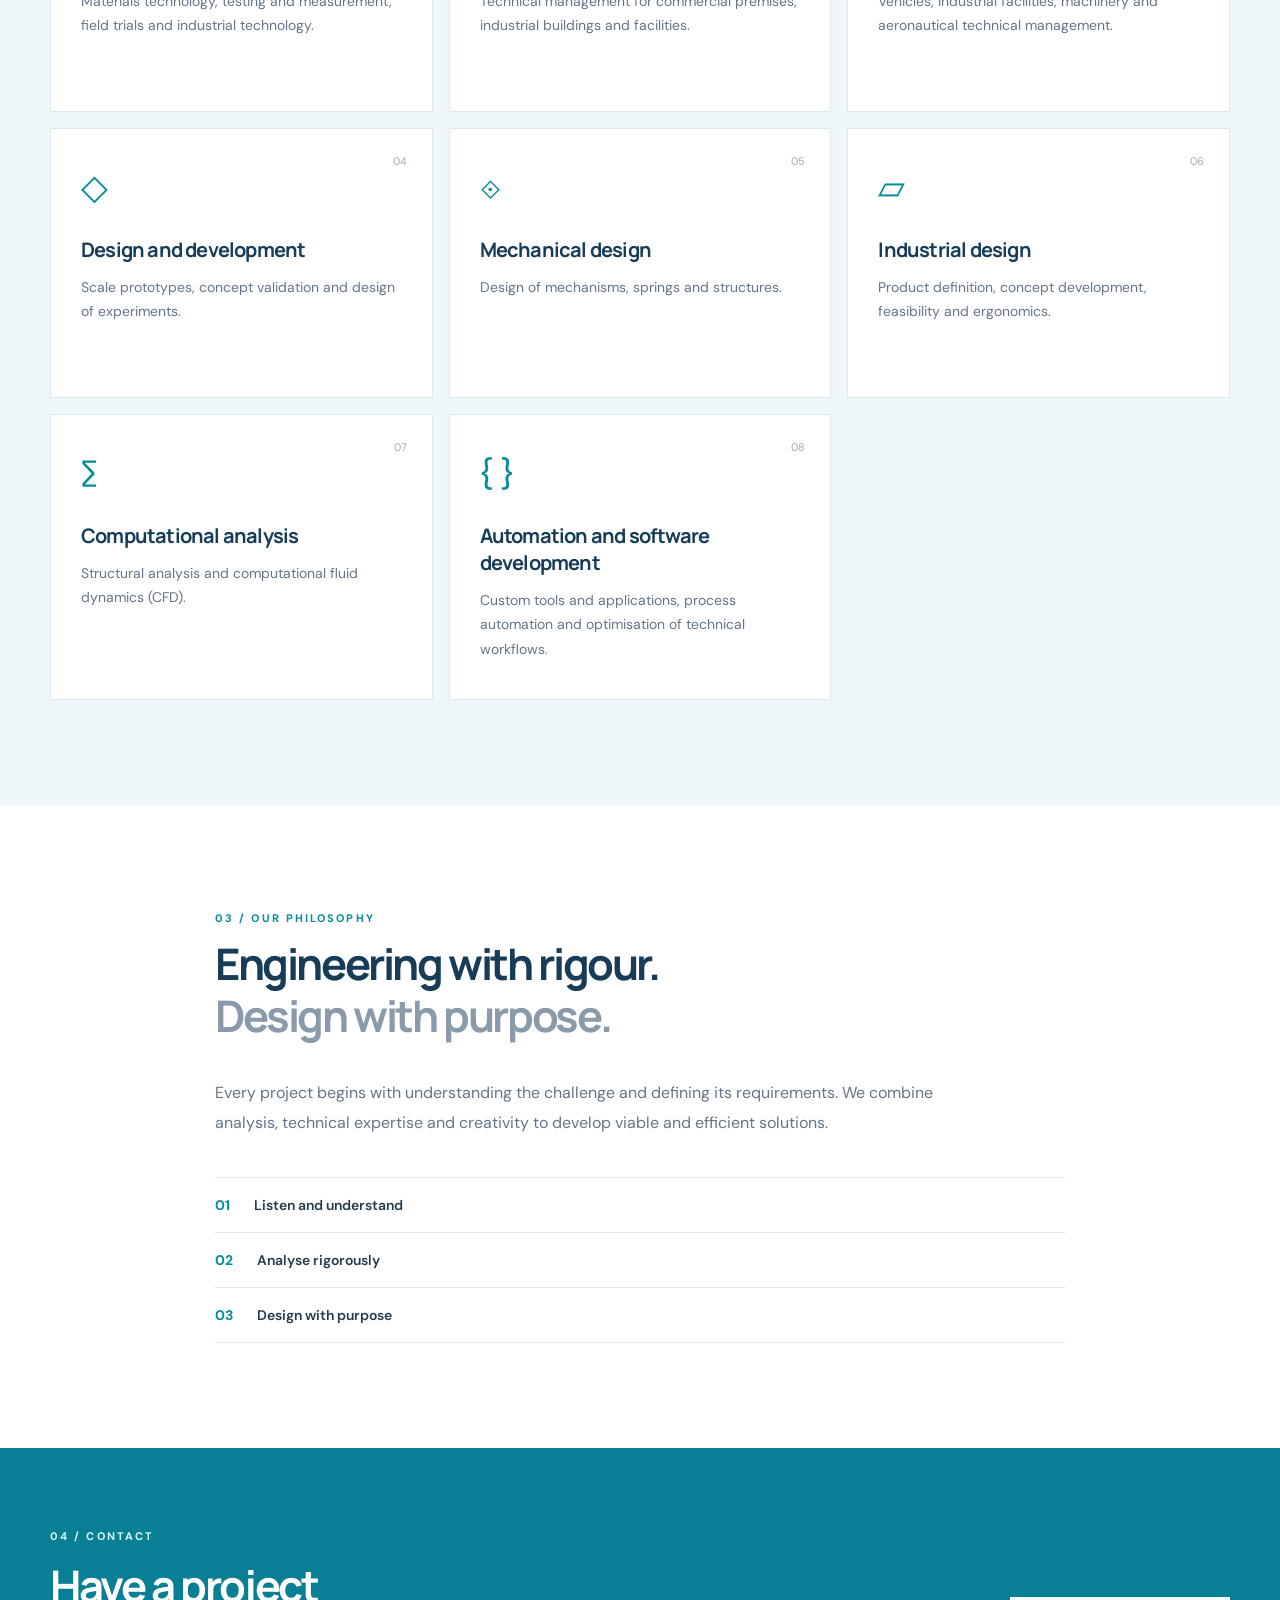
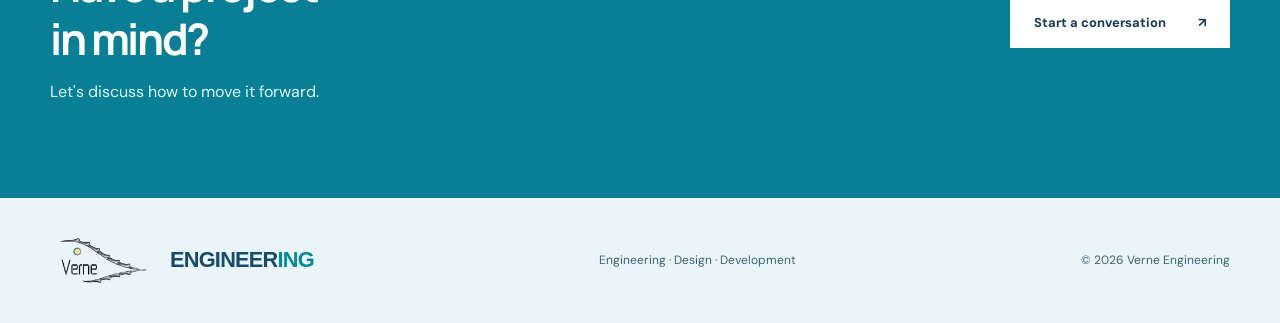
==== commit 9a04a40b: "Revise index.html for SEO enhancements" ====
--- a/en/index.html
+++ b/en/index.html
@@ -1,28 +1,387 @@
 <!DOCTYPE html>
 <html lang="en">
 <head>
-<meta charset="utf-8"/><meta content="width=device-width, initial-scale=1" name="viewport"/>
-<title>Verne Engineering | Engineering, Design &amp; Automation</title>
-<meta content="Mechanical engineering consulting, industrial design, technical certification and custom software development for industrial projects." name="description"/>
-<meta content="#14283d" name="theme-color"/><link href="https://www.verne.cat/en/" rel="canonical"/>
-<link href="../styles.css" rel="stylesheet"/>
-<link href="https://www.verne.cat/" hreflang="es" rel="alternate"/><link href="https://www.verne.cat/en/" hreflang="en" rel="alternate"/><link href="https://www.verne.cat/" hreflang="x-default" rel="alternate"/><script type="application/ld+json">{"@context": "https://schema.org", "@type": "Organization", "name": "Verne Engineering", "url": "https://www.verne.cat/", "logo": "https://www.verne.cat/logo-verne.png", "email": "engineering@verne.cat"}</script><link href="https://www.verne.cat/" hreflang="es" rel="alternate"/><link href="https://www.verne.cat/en/" hreflang="en" rel="alternate"/><link href="https://www.verne.cat/" hreflang="x-default" rel="alternate"/><script type="application/ld+json">{"@context": "https://schema.org", "@type": "Organization", "name": "Verne Engineering", "url": "https://www.verne.cat/", "logo": "https://www.verne.cat/logo-verne.png", "email": "engineering@verne.cat"}</script></head>
-<body>
-<header class="header"><div class="wrap nav"><a aria-label="Verne Engineering, home" class="brand" href="index.html"><img alt="Verne logo" class="brand-logo" height="77" src="../logo-verne.png" width="154"/><span aria-label="ENGINEERING" class="brand-subtitle"><span class="brand-engineer">ENGINEER</span><span class="brand-ing">ING</span></span></a><nav aria-label="Navegación principal"><a href="#services">Services</a><a href="#approach">Approach</a><a href="contact.html">Contact</a></nav><span aria-label="Language / Idioma" class="lang-switch"><a href="../" lang="es">ES</a><a aria-current="page" href="./" lang="en">EN</a></span><a class="nav-cta" href="contact.html">Let’s talk <span aria-hidden="true">↗</span></a></div></header>
-<main>
-<section class="hero"><div class="wrap hero-grid"><div class="hero-copy"><p class="eyebrow"><span class="dot"></span> ENGINEERING · DESIGN · DEVELOPMENT</p><h1>Engineering to <em>turn ideas</em> into solutions.</h1><p class="lead">We support industrial, scientific and technical projects with a rigorous, creative and results-driven approach.</p><div class="actions"><a class="btn primary" href="#services">Explore services <span>↗</span></a><a class="btn secondary" href="contact.html">Contact us</a></div><div class="hero-foot"><span>01 / 03</span><span class="line"></span><span>FROM CONCEPT TO SOLUTION</span></div></div></div></section>
-<section class="intro wrap"><div class="section-label">01 / WHAT WE DO</div><div><h2>Technical expertise.<br/><span>Real-world solutions.</span></h2><p>At <strong>verne.cat</strong> we aim to offer more than a service: an ongoing technical advisory partnership. From the outset, we work with you to define project requirements and identify the most suitable solution.</p></div></section>
-<section class="services" id="services"><div class="wrap"><div class="section-top"><div><p class="section-label">02 / OUR EXPERTISE</p><h2>Our services<span class="accent">.</span></h2></div><p>A multidisciplinary approach to every technical challenge.</p></div><div class="service-grid">
-<article class="service"><span class="service-no">01</span><div class="service-icon">⌁</div><h3>Engineering</h3><p>Materials technology, testing and measurement, field trials and industrial technology.</p></article>
-<article class="service"><span class="service-no">02</span><div class="service-icon">▤</div><h3>Operating permits</h3><p>Technical support for permits covering commercial premises, industrial buildings and facilities.</p></article>
-<article class="service"><span class="service-no">03</span><div class="service-icon">◎</div><h3>Certification</h3><p>Vehicles, industrial facilities, machinery and aeronautical technical management.</p></article>
-<article class="service"><span class="service-no">04</span><div class="service-icon">◇</div><h3>Design and development</h3><p>Scale prototypes, concept validation and design of experiments.</p></article>
-<article class="service"><span class="service-no">05</span><div class="service-icon">⟐</div><h3>Mechanical design</h3><p>Design of mechanisms, springs and structures.</p></article>
-<article class="service"><span class="service-no">06</span><div class="service-icon">▱</div><h3>Industrial design</h3><p>Product definition, concept development, feasibility and ergonomics.</p></article>
-<article class="service"><span class="service-no">07</span><div class="service-icon">∑</div><h3>Computational analysis</h3><p>Structural analysis and computational fluid dynamics (CFD).</p></article>
-<article class="service"><span class="service-no">08</span><div class="service-icon">{ }</div><h3>Automation and software development</h3><p>Custom tools and applications, process automation and optimisation of technical workflows.</p></article>
-</div></div></section>
-<section class="approach wrap" id="approach"><div class="approach-copy"><p class="section-label">03 / OUR PHILOSOPHY</p><h2>Details make<br/><span>the difference.</span></h2><p>Every successful project begins with understanding the challenge. We listen, analyse and support technical decisions from initial requirements through to the final solution.</p><div class="principles"><div><b>01</b><span>Listen and understand</span></div><div><b>02</b><span>Analyse rigorously</span></div><div><b>03</b><span>Design with purpose</span></div></div></div></section>
-<section class="contact-banner"><div class="wrap contact-inner"><div><p class="section-label">04 / CONTACT</p><h2>Have a project<br/>in mind?</h2><p>Let’s explore how to move it forward.</p></div><a class="btn light" href="contact.html">Start a conversation <span>↗</span></a></div></section>
-</main><footer><div class="wrap footer-inner"><a aria-label="Verne Engineering, home" class="brand footer-brand" href="index.html"><img alt="Verne logo" class="brand-logo" height="77" src="../logo-verne.png" width="154"/><span aria-label="ENGINEERING" class="brand-subtitle"><span class="brand-engineer">ENGINEER</span><span class="brand-ing">ING</span></span></a><span>Engineering · Design · Development</span><span>© <span id="year">2026</span> Verne Engineering</span></div></footer><script src="../script.js"></script>
-</body></html>
+    <meta charset="utf-8">
+    <meta name="viewport" content="width=device-width, initial-scale=1">
+
+    <title>Verne Engineering | Engineering for Industry, Defence and Space</title>
+
+    <meta name="description"
+          content="Verne Engineering provides engineering solutions, mechanical and industrial design, computational analysis and automation for technical projects in industry, defence and space.">
+
+    <meta name="theme-color" content="#ffffff">
+
+    <link rel="canonical" href="https://www.verne.cat/en/">
+    <link rel="alternate" hreflang="es" href="https://www.verne.cat/">
+    <link rel="alternate" hreflang="en" href="https://www.verne.cat/en/">
+    <link rel="alternate" hreflang="x-default" href="https://www.verne.cat/">
+
+    <link rel="stylesheet" href="../styles.css?v=112">
+
+    <script type="application/ld+json">
+    {
+        "@context": "https://schema.org",
+        "@type": "Organization",
+        "name": "Verne Engineering",
+        "url": "https://www.verne.cat/",
+        "logo": "https://www.verne.cat/logo-verne.png",
+        "email": "engineering@verne.cat"
+    }
+    </script>
+</head>
+
+<body class="verne-v11">
+
+    <!-- HEADER -->
+    <header class="header">
+        <div class="wrap nav">
+
+            <a class="brand" href="./"
+               aria-label="Verne Engineering, home">
+
+                <img
+                    class="brand-logo"
+                    src="../logo-verne.png"
+                    alt="Verne logo"
+                    width="154"
+                    height="77">
+
+                <span class="brand-subtitle" aria-label="ENGINEERING">
+                    <span class="brand-engineer">ENGINEER</span><span class="brand-ing">ING</span>
+                </span>
+            </a>
+
+            <nav aria-label="Main navigation">
+                <a href="#services">Services</a>
+                <a href="#approach">Approach</a>
+                <a href="contact.html">Contact</a>
+            </nav>
+
+            <span class="lang-switch" aria-label="Language selection">
+                <a href="../" lang="es">ES</a>
+                <a href="./" lang="en" aria-current="page">EN</a>
+            </span>
+
+            <a class="nav-cta" href="contact.html">
+                Let's talk <span aria-hidden="true">↗</span>
+            </a>
+
+        </div>
+    </header>
+
+    <main>
+
+        <!-- HERO -->
+        <section class="hero">
+
+            <div class="wrap hero-grid">
+                <div class="hero-copy">
+
+                    <p class="eyebrow">
+                        <span class="dot"></span>
+                        ENGINEERING · DESIGN · DEVELOPMENT
+                    </p>
+
+                    <h1>
+                        Engineering solutions
+                        for <em>industry,</em>
+                        <em>defence</em> and
+                        <em>space.</em>
+                    </h1>
+
+                    <p class="lead">
+                        We transform technical challenges into
+                        engineering solutions through the design,
+                        analysis and development of technologies
+                        tailored to each project.
+                    </p>
+
+                    <div class="actions">
+
+                        <a class="btn primary" href="#services">
+                            Explore services
+                            <span aria-hidden="true">↗</span>
+                        </a>
+
+                        <a class="btn secondary" href="contact.html">
+                            Contact us
+                        </a>
+
+                    </div>
+
+                    <div class="hero-foot">
+                        <span>01 / 03</span>
+                        <span class="line"></span>
+                        <span>FROM CONCEPT TO SOLUTION</span>
+                    </div>
+
+                </div>
+            </div>
+
+        </section>
+
+        <!-- INTRODUCTION -->
+        <section class="intro wrap">
+
+            <div>
+                <p class="section-label">
+                    01 / WHAT WE DO
+                </p>
+            </div>
+
+            <div>
+                <h2>
+                    Technical expertise.<br>
+                    <span>Real-world solutions.</span>
+                </h2>
+
+                <p>
+                    At <strong>Verne Engineering</strong>,
+                    we provide technical consultancy and
+                    engineering solutions tailored to
+                    the requirements of each project.
+                </p>
+
+                <p>
+                    From initial definition through to
+                    development and validation, we work
+                    with technical rigour, creativity
+                    and a results-oriented approach.
+                </p>
+            </div>
+
+        </section>
+
+        <!-- SERVICES -->
+        <section class="services" id="services">
+
+            <div class="wrap">
+
+                <div class="section-top">
+
+                    <div>
+                        <p class="section-label">
+                            02 / OUR EXPERTISE
+                        </p>
+
+                        <h2>
+                            Service areas<span class="accent">.</span>
+                        </h2>
+                    </div>
+
+                    <p>
+                        Multidisciplinary capabilities
+                        to address technical and
+                        industrial challenges.
+                    </p>
+
+                </div>
+
+                <div class="service-grid">
+
+                    <article class="service">
+                        <span class="service-no">01</span>
+                        <div class="service-icon" aria-hidden="true">⌁</div>
+                        <h3>Engineering</h3>
+                        <p>
+                            Materials technology, testing
+                            and measurement, field trials
+                            and industrial technology.
+                        </p>
+                    </article>
+
+                    <article class="service">
+                        <span class="service-no">02</span>
+                        <div class="service-icon" aria-hidden="true">▤</div>
+                        <h3>Operating permits</h3>
+                        <p>
+                            Technical management for
+                            commercial premises, industrial
+                            buildings and facilities.
+                        </p>
+                    </article>
+
+                    <article class="service">
+                        <span class="service-no">03</span>
+                        <div class="service-icon" aria-hidden="true">◎</div>
+                        <h3>Certification</h3>
+                        <p>
+                            Vehicles, industrial facilities,
+                            machinery and aeronautical
+                            technical management.
+                        </p>
+                    </article>
+
+                    <article class="service">
+                        <span class="service-no">04</span>
+                        <div class="service-icon" aria-hidden="true">◇</div>
+                        <h3>Design and development</h3>
+                        <p>
+                            Scale prototypes, concept
+                            validation and design
+                            of experiments.
+                        </p>
+                    </article>
+
+                    <article class="service">
+                        <span class="service-no">05</span>
+                        <div class="service-icon" aria-hidden="true">⟐</div>
+                        <h3>Mechanical design</h3>
+                        <p>
+                            Design of mechanisms,
+                            springs and structures.
+                        </p>
+                    </article>
+
+                    <article class="service">
+                        <span class="service-no">06</span>
+                        <div class="service-icon" aria-hidden="true">▱</div>
+                        <h3>Industrial design</h3>
+                        <p>
+                            Product definition, concept
+                            development, feasibility
+                            and ergonomics.
+                        </p>
+                    </article>
+
+                    <article class="service">
+                        <span class="service-no">07</span>
+                        <div class="service-icon" aria-hidden="true">∑</div>
+                        <h3>Computational analysis</h3>
+                        <p>
+                            Structural analysis and
+                            computational fluid
+                            dynamics (CFD).
+                        </p>
+                    </article>
+
+                    <article class="service">
+                        <span class="service-no">08</span>
+                        <div class="service-icon" aria-hidden="true">{ }</div>
+                        <h3>Automation and software development</h3>
+                        <p>
+                            Custom tools and applications,
+                            process automation and
+                            optimisation of technical
+                            workflows.
+                        </p>
+                    </article>
+
+                </div>
+
+            </div>
+        </section>
+
+        <!-- APPROACH -->
+        <section class="approach wrap" id="approach">
+
+            <div class="approach-copy">
+
+                <p class="section-label">
+                    03 / OUR PHILOSOPHY
+                </p>
+
+                <h2>
+                    Engineering with rigour.<br>
+                    <span>Design with purpose.</span>
+                </h2>
+
+                <p>
+                    Every project begins with understanding
+                    the challenge and defining its requirements.
+                    We combine analysis, technical expertise
+                    and creativity to develop viable
+                    and efficient solutions.
+                </p>
+
+                <div class="principles">
+
+                    <div>
+                        <b>01</b>
+                        <span>Listen and understand</span>
+                    </div>
+
+                    <div>
+                        <b>02</b>
+                        <span>Analyse rigorously</span>
+                    </div>
+
+                    <div>
+                        <b>03</b>
+                        <span>Design with purpose</span>
+                    </div>
+
+                </div>
+
+            </div>
+        </section>
+
+        <!-- CONTACT -->
+        <section class="contact-banner">
+
+            <div class="wrap contact-inner">
+
+                <div>
+                    <p class="section-label">
+                        04 / CONTACT
+                    </p>
+
+                    <h2>
+                        Have a project<br>
+                        in mind?
+                    </h2>
+
+                    <p>
+                        Let's discuss how to move it forward.
+                    </p>
+                </div>
+
+                <a class="btn light" href="contact.html">
+                    Start a conversation
+                    <span aria-hidden="true">↗</span>
+                </a>
+
+            </div>
+        </section>
+
+    </main>
+
+    <!-- FOOTER -->
+    <footer>
+
+        <div class="wrap footer-inner">
+
+            <a class="brand footer-brand"
+               href="./"
+               aria-label="Verne Engineering, home">
+
+                <img
+                    class="brand-logo"
+                    src="../logo-verne.png"
+                    alt="Verne logo"
+                    width="154"
+                    height="77">
+
+                <span class="brand-subtitle" aria-label="ENGINEERING">
+                    <span class="brand-engineer">ENGINEER</span><span class="brand-ing">ING</span>
+                </span>
+
+            </a>
+
+            <span>
+                Engineering · Design · Development
+            </span>
+
+            <span>
+                © <span id="year">2026</span>
+                Verne Engineering
+            </span>
+
+        </div>
+
+    </footer>
+
+    <script src="../script.js"></script>
+
+</body>
+</html>
--- a/styles.css
+++ b/styles.css
@@ -1,107 +1,1105 @@
+
 @import url('https://fonts.googleapis.com/css2?family=DM+Sans:wght@400;500;600;700&family=Manrope:wght@400;500;600;700;800&display=swap');
-:root{--navy:#14283d;--navy2:#0c1e30;--teal:#00a9b7;--ink:#243447;--muted:#687889;--light:#f1f5f7;--line:#dfe7eb}*{box-sizing:border-box}html{scroll-behavior:smooth}body{margin:0;font-family:'DM Sans',Arial,sans-serif;color:var(--ink);background:#fff}a{text-decoration:none;color:inherit}.wrap{width:min(1180px,calc(100% - 48px));margin:auto}.header{background:#fff;border-bottom:1px solid var(--line);position:relative;z-index:5}.nav{height:88px;display:flex;align-items:center;justify-content:space-between;gap:30px}.brand{display:flex;align-items:center;gap:12px;font:800 21px/1 'Manrope',sans-serif;letter-spacing:.07em;color:var(--navy);white-space:nowrap}.brand small{display:block;font:600 9px/1.8 'DM Sans',sans-serif;letter-spacing:.32em}.mark{display:grid;place-items:center;width:42px;height:42px;background:var(--navy);color:white;font:800 28px 'Manrope',sans-serif;letter-spacing:-.13em}.mark span{color:var(--teal)}nav{display:flex;gap:32px;font-size:14px;font-weight:600}nav a:hover,nav a[aria-current]{color:var(--teal)}.nav-cta{background:var(--teal);color:white;padding:13px 21px;font-size:13px;font-weight:700}.nav-cta:hover,.primary:hover{background:#078e9a}.hero{background:var(--navy);color:white;overflow:hidden}.hero-grid{min-height:610px;display:grid;grid-template-columns:1.04fr .96fr}.hero-copy{padding:105px 38px 52px 0;display:flex;flex-direction:column;align-items:flex-start}.eyebrow,.section-label{font:700 11px/1.5 'DM Sans',sans-serif;letter-spacing:.19em;text-transform:uppercase}.eyebrow{color:#b7d8df;display:flex;align-items:center;gap:12px}.dot{display:inline-block;background:var(--teal);width:7px;height:7px;border-radius:50%}h1,h2,h3,p{margin-top:0}h1,h2,h3{font-family:'Manrope',sans-serif}h1{font-size:clamp(42px,4.4vw,67px);line-height:1.12;letter-spacing:-.055em;margin:26px 0 26px;font-weight:800}h1 em{font-style:normal;color:#57d6dc}.lead{font-size:17px;line-height:1.85;color:#c1d0db;max-width:530px}.actions{display:flex;gap:12px;margin-top:23px}.btn{display:inline-flex;align-items:center;justify-content:space-between;gap:32px;padding:17px 24px;font-size:13px;font-weight:700;transition:background .2s}.primary{background:var(--teal);color:white}.secondary{border:1px solid #72869a;color:white}.secondary:hover{background:#243f58}.hero-foot{display:flex;align-items:center;gap:15px;margin-top:auto;padding-top:60px;font-size:10px;letter-spacing:.15em;color:#93a7b7}.hero-foot .line{width:72px;height:1px;background:#6c8599}.hero-art{position:relative;overflow:hidden;background:radial-gradient(circle at 52% 50%,#294e68 0,#173149 45%,#10273b 75%);min-height:520px}.gridlines,.blueprint{background-image:linear-gradient(#ffffff0b 1px,transparent 1px),linear-gradient(90deg,#ffffff0b 1px,transparent 1px);background-size:35px 35px}.gridlines{position:absolute;inset:0}.orbit{position:absolute;border:1px solid #73c4ce65;border-radius:50%;left:50%;top:50%;transform:translate(-50%,-50%) rotate(-23deg)}.orbit-a{width:380px;height:380px}.orbit-b{width:280px;height:280px;border-style:dashed}.orbit-c{width:480px;height:170px;transform:translate(-50%,-50%) rotate(-37deg);border-color:#42cad277}.axis{position:absolute;background:#8ddde14d;left:50%;top:50%;transform-origin:center}.axis-a{width:1px;height:650px;transform:translate(-50%,-50%) rotate(45deg)}.axis-b{height:1px;width:650px;transform:translate(-50%,-50%) rotate(45deg)}.core{position:absolute;top:50%;left:50%;transform:translate(-50%,-50%);font:800 200px 'Manrope',sans-serif;color:#f5fcff;text-shadow:12px 12px 0 #00a9b780;letter-spacing:-.1em}.art-label{position:absolute;color:#a6d2db;font-size:10px;letter-spacing:.2em}.label-a{left:32px;top:35px}.label-b{right:24px;bottom:30px}.art-cross{position:absolute;right:55px;top:50px;font-size:30px;color:#3bb9c6}.intro{padding:100px 0;display:grid;grid-template-columns:1fr 2fr;gap:40px}.section-label{color:#0a9da9}.intro h2,.section-top h2,.approach h2,.contact-banner h2{font-size:clamp(32px,3.4vw,48px);letter-spacing:-.055em;line-height:1.2}.intro h2 span,.approach h2 span{color:#8a9aaa}.intro p:not(.section-label){max-width:720px;color:#647587;font-size:17px;line-height:1.9}.services{background:var(--light);padding:95px 0 105px}.section-top{display:flex;align-items:end;justify-content:space-between;gap:30px;margin-bottom:35px}.section-top h2{margin:14px 0 0}.section-top>p{max-width:280px;line-height:1.7;color:var(--muted);font-size:14px}.accent{color:var(--teal)}.service-grid{display:grid;grid-template-columns:repeat(3,1fr);gap:16px}.service{position:relative;background:#fff;padding:35px 30px 38px;min-height:270px;border:1px solid #e4ebee;transition:transform .2s,box-shadow .2s}.service:hover{transform:translateY(-4px);box-shadow:0 12px 30px #14283d12}.service-no{position:absolute;right:25px;top:25px;color:#9badb8;font-size:11px}.service-icon{color:var(--teal);font-size:35px;height:60px}.service h3{font-size:20px;letter-spacing:-.04em;margin:12px 0}.service p{font-size:14px;line-height:1.75;color:var(--muted);margin:0}.approach{display:grid;grid-template-columns:1fr 1fr;gap:90px;padding:120px 0;align-items:center}.approach-visual{height:460px;background:var(--navy);padding:30px}.blueprint{height:100%;position:relative;border:1px solid #ffffff20;overflow:hidden}.bp-circle{position:absolute;border:2px solid #62c8d3;border-radius:50%;width:230px;height:230px;top:50%;left:50%;transform:translate(-50%,-50%)}.bp-square{position:absolute;border:1px solid #80b7c3;width:180px;height:180px;top:50%;left:50%;transform:translate(-50%,-50%) rotate(45deg)}.bp-diag{position:absolute;width:350px;height:1px;background:#80b7c380;top:50%;left:50%;transform:translate(-50%,-50%) rotate(-45deg)}.blueprint span{position:absolute;bottom:20px;left:20px;font-size:10px;color:#a7c7d3;letter-spacing:.15em}.approach-copy>p:not(.section-label){line-height:1.9;color:var(--muted);font-size:16px}.principles{margin-top:38px;border-top:1px solid var(--line)}.principles div{display:flex;gap:24px;padding:18px 0;border-bottom:1px solid var(--line);font-size:14px;font-weight:600}.principles b{color:var(--teal)}.contact-banner{background:#00a0ae;color:white;padding:80px 0}.contact-inner{display:flex;justify-content:space-between;align-items:center;gap:30px}.contact-banner .section-label{color:#dcfaff}.contact-banner h2{margin:16px 0}.contact-banner p:last-child{color:#ddf8fa}.light{background:#fff;color:var(--navy)}.light:hover{background:#e4f6f7}footer{background:#0b1b2b;color:#b4c2ce}.footer-inner{min-height:125px;display:flex;justify-content:space-between;align-items:center;gap:24px;font-size:12px}.footer-inner .brand{color:white}.footer-inner .mark{background:#1d4056}.contact-page{background:var(--navy);color:white;min-height:calc(100vh - 213px);padding:100px 0 110px}.contact-page h1{max-width:900px}.contact-page .lead{max-width:680px}.contact-panel{margin-top:65px;background:#fff;color:var(--navy);display:grid;grid-template-columns:1.3fr .7fr}.contact-panel>div:first-child{padding:55px}.contact-panel h2{font-size:32px;letter-spacing:-.04em}.contact-panel p:not(.section-label){color:var(--muted);line-height:1.8}.email-link{display:inline-block;font-size:clamp(18px,2.3vw,28px);font-weight:800;color:#008c9a;margin:18px 0}.contact-panel .note{font-size:12px;max-width:480px}.contact-graphic{display:flex;flex-direction:column;justify-content:center;align-items:center;background:#eaf2f5;min-height:300px}.contact-graphic span{font:800 140px 'Manrope',sans-serif;color:#14364d}.contact-graphic small{font-size:10px;letter-spacing:.22em;color:#688190}@media(max-width:900px){.hero-grid{grid-template-columns:1fr}.hero-copy{padding:75px 0 65px}.hero-art{min-height:380px}.intro{grid-template-columns:1fr;padding:70px 0;gap:10px}.service-grid{grid-template-columns:repeat(2,1fr)}.approach{gap:40px;padding:80px 0}.nav-cta{display:none}}@media(max-width:620px){.wrap{width:min(100% - 34px,1180px)}.nav{height:auto;min-height:78px;flex-wrap:wrap;padding:14px 0;gap:12px}.brand{font-size:17px}.mark{width:36px;height:36px;font-size:23px}nav{width:100%;justify-content:space-between;gap:10px;font-size:12px;padding-top:10px}.hero-copy{padding:65px 0 50px}.hero-art{min-height:300px}.core{font-size:130px}.orbit-a{width:240px;height:240px}.orbit-b{width:180px;height:180px}.orbit-c{width:310px;height:110px}.actions{flex-wrap:wrap}.hero-foot{padding-top:50px}.services{padding:65px 0}.section-top{display:block}.service-grid{grid-template-columns:1fr}.service{min-height:210px}.approach{grid-template-columns:1fr;gap:40px;padding:65px 0}.approach-visual{height:310px}.contact-inner{align-items:flex-start;flex-direction:column}.footer-inner{padding:35px 0;align-items:flex-start;flex-direction:column}.contact-page{padding:65px 0}.contact-panel{grid-template-columns:1fr}.contact-panel>div:first-child{padding:30px}.contact-graphic{min-height:220px}.contact-graphic span{font-size:100px}}
-
-/* Logotipo Verne aprobado - primera reconstrucción */
-.brand{gap:7px;letter-spacing:0}.brand-logo{display:block;width:126px;height:auto;object-fit:contain}.brand-subtitle{font:700 10px/1.4 'DM Sans',sans-serif;letter-spacing:.2em;color:var(--navy);margin-left:-3px}.footer-inner .brand-subtitle{color:#fff}.core-logo{position:absolute;top:50%;left:50%;transform:translate(-50%,-50%);width:min(85%,420px);padding:24px;background:#fff;border-radius:2px;box-shadow:0 18px 70px #0004}.core-logo img{display:block;width:100%;height:auto}.contact-graphic img{display:block;max-width:80%;height:auto}.brand:focus-visible,.nav a:focus-visible,.btn:focus-visible{outline:3px solid var(--teal);outline-offset:4px}
-@media(max-width:620px){.brand-logo{width:95px}.brand-subtitle{font-size:8px;letter-spacing:.13em}.core-logo{width:78%;padding:12px}}
-
-/* V3: paleta azul claro, marca exclusiva en la cabecera */
-:root{--navy:#275b7b;--navy2:#1f4d6c;--teal:#087f94;--ink:#243b4c;--light:#f0f7fa;--line:#d8e8ef}
-.header{background:#f2f9fc}
-.hero{background:#dceff8;color:#173f59}
-.hero .eyebrow{color:#396c87}
-.hero h1 em{color:#087f94}
-.hero .lead{color:#41667c}
-.hero .secondary{color:#245d79;border-color:#86b2c9}
-.hero .secondary:hover{background:#c7e5f3}
-.hero-foot{color:#547d94}
-.hero-foot .line{background:#8db9cd}
-.hero-art{background:radial-gradient(circle at 52% 50%,#c7e5f3 0%,#a9d3e8 55%,#83bad5 100%)}
-.gridlines{background-image:linear-gradient(#ffffff55 1px,transparent 1px),linear-gradient(90deg,#ffffff55 1px,transparent 1px)}
-.orbit{border-color:#367b9c66}.orbit-c{border-color:#187e9a88}.axis{background:#2c7a9b55}.core{color:#e8f7ff;text-shadow:9px 9px 0 #3489ac70}.art-label{color:#2c6685}.art-cross{color:#237b9f}
-.contact-page{background:#dceff8;color:#173f59}.contact-page .eyebrow{color:#396c87}.contact-page h1 em{color:#087f94}.contact-page .lead{color:#41667c}
-footer{background:#d5eaf5;color:#3c6277}.footer-name{font:800 13px 'Manrope',sans-serif;letter-spacing:.14em;color:#24536f}
-.contact-symbol{font:800 145px 'Manrope',sans-serif;color:#80b6cf;line-height:1}
-.brand-logo{mix-blend-mode:multiply}
-
-/* V4: composición limpia sin paneles decorativos con V */
-.hero-grid{display:block;min-height:0}
-.hero-copy{max-width:900px;padding:100px 0 90px}
-.hero-copy h1{max-width:820px}
-.hero-copy .lead{max-width:720px}
-.hero-foot{margin-top:24px;padding-top:35px}
-.contact-panel{display:block;max-width:850px}
-.contact-panel>div:first-child{padding:55px 60px}
-.intro strong{color:#205c79;font-weight:700}
-@media(max-width:900px){.hero-copy{padding:75px 0 65px}}
-@media(max-width:620px){.hero-copy{padding:60px 0 55px}.contact-panel>div:first-child{padding:30px}}
-
-/* V5: filosofía sin panel METHOD 001 y firma corporativa más legible */
-.approach{display:block;max-width:1180px;padding:95px 0}
-.approach-copy{max-width:850px;margin:0 auto}
-.approach-copy h2{max-width:740px}
-.approach-copy>p:not(.section-label){max-width:760px}
-.brand{gap:18px;flex-shrink:0}
-.brand-logo{width:132px;height:auto}
-.brand-subtitle{font-family:'Manrope',Arial,sans-serif;font-size:17px;line-height:1.2;font-weight:800;letter-spacing:.09em;color:#164c6b;margin-left:0}
-@media(max-width:900px){.brand{gap:12px}.brand-logo{width:115px}.brand-subtitle{font-size:15px;letter-spacing:.06em}.approach{padding:75px 0}}
-@media(max-width:620px){.brand{gap:9px}.brand-logo{width:94px}.brand-subtitle{font-size:13px;letter-spacing:.035em}.approach{padding:65px 0}}
-
-/* V6: ENGINEER / ING con jerarquía visual y colores corporativos */
-.brand{gap:16px}
-.brand-subtitle{display:inline-flex;align-items:baseline;font-family:'Manrope',Arial,sans-serif;font-size:clamp(21px,2.1vw,27px);line-height:1.1;font-weight:850;letter-spacing:.015em;margin-left:0;white-space:nowrap}
-.brand-engineer{color:#164c6b}
-.brand-ing{color:#008c9a}
-@media(max-width:900px){.brand{gap:10px}.brand-logo{width:110px}.brand-subtitle{font-size:21px;letter-spacing:0}}
-@media(max-width:620px){.brand{gap:8px}.brand-logo{width:88px}.brand-subtitle{font-size:clamp(16px,4.3vw,20px);letter-spacing:-.02em}}
-
-/* V7: tipografía redondeada próxima a la del logotipo y firma completa en pie */
-@font-face{font-family:"Comfortaa Verne";src:local("Comfortaa");font-display:swap}
-.brand-subtitle{font-family:"Comfortaa Verne","Arial Rounded MT Bold","Trebuchet MS",sans-serif;font-weight:700;letter-spacing:-.035em;font-size:clamp(21px,2.1vw,27px)}
-.footer-inner{gap:22px;flex-wrap:wrap}
-.footer-brand{gap:12px;flex-shrink:1}
-.footer-brand .brand-logo{width:108px}
-.footer-brand .brand-subtitle{font-size:clamp(17px,1.7vw,22px)}
-.footer-inner .brand-engineer{color:#164c6b}
-.footer-inner .brand-ing{color:#008c9a}
-@media(max-width:620px){.brand-subtitle{font-size:clamp(15px,4.1vw,19px)}.footer-brand .brand-logo{width:90px}.footer-brand .brand-subtitle{font-size:17px}}
-
-/* V9: selector bilingüe ES / EN */
-.lang-switch{display:inline-flex;gap:5px;align-items:center;white-space:nowrap;font:700 12px/1.2 'Manrope',Arial,sans-serif;letter-spacing:.05em;margin-left:auto}
-.lang-switch a{color:#315f78;text-decoration:none;border:1px solid #b8d6e4;border-radius:5px;padding:8px 9px}
-.lang-switch a[aria-current="page"]{background:#164c6b;color:#fff;border-color:#164c6b}
-.lang-switch a:hover{border-color:#008c9a}
-@media(max-width:900px){.lang-switch{margin-left:0}}
-@media(max-width:620px){.lang-switch{font-size:11px}.lang-switch a{padding:6px 7px}}
-
-/* V9.1: mejora visual del selector de idiomas */
+
+/* ==========================================
+   VERNE ENGINEERING
+   VERSION V11.2
+   ========================================== */
+
+:root {
+    --navy: #163c57;
+    --navy2: #164c6b;
+    --teal: #008c9a;
+    --ink: #243b4c;
+    --muted: #647587;
+    --light: #eaf5fa;
+    --line: #d8e8ef;
+}
+
+* {
+    box-sizing: border-box;
+}
+
+html {
+    scroll-behavior: smooth;
+}
+
+body {
+    margin: 0;
+    background: #fff;
+    color: var(--ink);
+    font-family: 'DM Sans', Arial, sans-serif;
+}
+
+a {
+    color: inherit;
+    text-decoration: none;
+}
+
+h1, h2, h3, p {
+    margin-top: 0;
+}
+
+h1, h2, h3 {
+    font-family: 'Manrope', Arial, sans-serif;
+}
+
+.wrap {
+    width: min(1180px, calc(100% - 48px));
+    margin-left: auto;
+    margin-right: auto;
+}
+
+/* CABECERA */
+
+.header {
+    position: relative;
+    z-index: 20;
+    background: #fff;
+    border-bottom: 1px solid #edf1f4;
+}
+
+.nav {
+    min-height: 88px;
+    display: flex;
+    align-items: center;
+    justify-content: space-between;
+    gap: 22px;
+}
+
+.brand {
+    display: flex;
+    align-items: center;
+    gap: 16px;
+    flex-shrink: 0;
+    white-space: nowrap;
+}
+
+.brand-logo {
+    display: block;
+    width: 132px;
+    height: auto;
+    object-fit: contain;
+    mix-blend-mode: multiply;
+}
+
+.brand-subtitle {
+    display: inline-flex;
+    align-items: baseline;
+    font-family: "Arial Rounded MT Bold", "Trebuchet MS", sans-serif;
+    font-size: clamp(21px, 2.1vw, 27px);
+    font-weight: 700;
+    letter-spacing: -.035em;
+    line-height: 1.1;
+    white-space: nowrap;
+}
+
+.brand-engineer {
+    color: #164c6b;
+}
+
+.brand-ing {
+    color: var(--teal);
+}
+
+nav {
+    display: flex;
+    align-items: center;
+    gap: 28px;
+    font-size: 14px;
+    font-weight: 600;
+}
+
+nav a:hover,
+nav a[aria-current] {
+    color: var(--teal);
+}
+
+.nav-cta {
+    padding: 13px 21px;
+    background: var(--teal);
+    color: white;
+    font-size: 13px;
+    font-weight: 700;
+    white-space: nowrap;
+}
+
+.nav-cta:hover {
+    background: #087580;
+}
+
+/* IDIOMAS */
+
 .lang-switch {
     display: inline-flex;
     align-items: center;
     gap: 10px;
     margin-left: auto;
+    white-space: nowrap;
+    font: 700 12px/1.2 'Manrope', sans-serif;
 }
 
 .lang-switch a {
     display: inline-block;
     padding: 8px 12px;
+    color: #315f78;
+    border: 1px solid #b8d6e4;
     border-radius: 5px;
     text-align: center;
 }
 
+.lang-switch a[aria-current="page"] {
+    background: var(--navy2);
+    color: #fff;
+    border-color: var(--navy2);
+}
+
+.lang-switch a:hover {
+    border-color: var(--teal);
+}
+
+/* ==========================================
+   PORTADA BLANCA
+   ========================================== */
+
+.hero {
+    position: relative;
+    isolation: isolate;
+    overflow: hidden;
+    background: #fff;
+    color: var(--navy);
+}
+
+/* Simbolo original de Verne */
+
+
+
+
+.hero::before {
+    content: "";
+    position: absolute;
+    z-index: -1;
+    pointer-events: none;
+
+    top: 50%;
+    right: -18%;
+
+    width: 1450px;
+    height: 1350px;
+
+    transform: translateY(-50%);
+
+    background-image: url("verne-simbolo-transparente.png");
+    background-repeat: no-repeat;
+    background-position: center;
+    background-size: contain;
+
+    opacity: 0.055;
+}
+
+
+.hero-grid {
+    display: block;
+    position: relative;
+    min-height: 600px;
+}
+
+.hero-copy {
+    position: relative;
+    max-width: 790px;
+    padding: 105px 0 90px;
+
+    display: flex;
+    flex-direction: column;
+    align-items: flex-start;
+}
+
+.eyebrow,
+.section-label {
+    font: 700 11px/1.5 'DM Sans', sans-serif;
+    letter-spacing: .19em;
+    text-transform: uppercase;
+}
+
+.eyebrow {
+    display: flex;
+    align-items: center;
+    gap: 12px;
+    color: #52768a;
+}
+
+.dot {
+    display: inline-block;
+    width: 7px;
+    height: 7px;
+    background: var(--teal);
+    border-radius: 50%;
+}
+
+.hero h1 {
+    max-width: 790px;
+    margin: 28px 0;
+    color: var(--navy);
+
+    font-size: clamp(40px, 4.2vw, 64px);
+    font-weight: 800;
+    line-height: 1.16;
+    letter-spacing: -.055em;
+}
+
+.hero h1 em {
+    color: var(--teal);
+    font-style: normal;
+}
+
+.lead {
+    max-width: 650px;
+    color: #60798a;
+    font-size: 17px;
+    line-height: 1.85;
+}
+
+.actions {
+    display: flex;
+    flex-wrap: wrap;
+    gap: 12px;
+    margin-top: 23px;
+}
+
+.btn {
+    display: inline-flex;
+    align-items: center;
+    justify-content: space-between;
+    gap: 32px;
+    padding: 17px 24px;
+    font-size: 13px;
+    font-weight: 700;
+    transition: background .2s;
+}
+
+.primary {
+    background: var(--teal);
+    color: white;
+}
+
+.primary:hover {
+    background: #087580;
+}
+
+.secondary {
+    color: #245d79;
+    border: 1px solid #a5c3d2;
+}
+
+.secondary:hover {
+    background: #eaf5fa;
+}
+
+.hero-foot {
+    display: flex;
+    align-items: center;
+    gap: 15px;
+    margin-top: 44px;
+    padding-top: 20px;
+    color: #7892a0;
+    font-size: 10px;
+    letter-spacing: .15em;
+}
+
+.hero-foot .line {
+    width: 72px;
+    height: 1px;
+    background: #a8c0cc;
+}
+
+/* ==========================================
+   QUE HACEMOS
+   ========================================== */
+
+.intro {
+    display: grid;
+    grid-template-columns: 1fr 2fr;
+    gap: 40px;
+    padding: 100px 0;
+}
+
+.section-label {
+    color: var(--teal);
+}
+
+.intro h2,
+.section-top h2,
+.approach h2,
+.contact-banner h2 {
+    font-size: clamp(32px, 3.4vw, 48px);
+    line-height: 1.2;
+    letter-spacing: -.055em;
+}
+
+.intro h2 span,
+.approach h2 span {
+    color: #8a9aaa;
+}
+
+.intro p:not(.section-label) {
+    max-width: 720px;
+    color: var(--muted);
+    font-size: 17px;
+    line-height: 1.9;
+}
+
+.intro strong {
+    color: #205c79;
+}
+
+/* Nueva seccion de tres pilares */
+
+.pillars-section {
+    background: var(--light);
+    padding: 85px 0 95px;
+}
+
+.pillars-heading {
+    max-width: 760px;
+    margin-bottom: 45px;
+}
+
+.pillars-heading h2 {
+    color: var(--navy);
+    font-size: clamp(32px, 3.4vw, 48px);
+    letter-spacing: -.05em;
+    line-height: 1.2;
+}
+
+.pillars-heading p:not(.section-label) {
+    color: var(--muted);
+    font-size: 16px;
+    line-height: 1.8;
+}
+
+.pillars-grid {
+    display: grid;
+    grid-template-columns: repeat(3, minmax(0, 1fr));
+    gap: 24px;
+}
+
+.pillar {
+    padding: 28px 0;
+    border-top: 2px solid #b8d6e4;
+}
+
+.pillar-number {
+    display: block;
+    margin-bottom: 20px;
+    color: var(--teal);
+    font-size: 12px;
+    font-weight: 700;
+    letter-spacing: .12em;
+}
+
+.pillar h3 {
+    margin-bottom: 14px;
+    color: var(--navy);
+    font-size: 24px;
+    letter-spacing: -.04em;
+}
+
+.pillar p {
+    max-width: 340px;
+    color: var(--muted);
+    font-size: 15px;
+    line-height: 1.8;
+}
+
+/* ==========================================
+   SERVICIOS
+   ========================================== */
+
+.services {
+    background: #f0f7fa;
+    padding: 95px 0 105px;
+}
+
+.section-top {
+    display: flex;
+    align-items: end;
+    justify-content: space-between;
+    gap: 30px;
+    margin-bottom: 35px;
+}
+
+.section-top h2 {
+    margin: 14px 0 0;
+    color: var(--navy);
+}
+
+.section-top > p {
+    max-width: 280px;
+    color: var(--muted);
+    font-size: 14px;
+    line-height: 1.7;
+}
+
+.accent {
+    color: var(--teal);
+}
+
+.service-grid {
+    display: grid;
+    grid-template-columns: repeat(3, minmax(0, 1fr));
+    gap: 16px;
+}
+
+.service {
+    position: relative;
+    min-height: 270px;
+    padding: 35px 30px 38px;
+    background: white;
+    border: 1px solid #dceaf0;
+    transition: transform .2s, box-shadow .2s;
+}
+
+.service:hover {
+    transform: translateY(-4px);
+    box-shadow: 0 12px 30px #14283d12;
+}
+
+.service-no {
+    position: absolute;
+    top: 25px;
+    right: 25px;
+    color: #9badb8;
+    font-size: 11px;
+}
+
+.service-icon {
+    height: 60px;
+    color: var(--teal);
+    font-size: 35px;
+}
+
+.service h3 {
+    margin: 12px 0;
+    color: var(--navy);
+    font-size: 20px;
+    letter-spacing: -.04em;
+}
+
+.service p {
+    margin: 0;
+    color: var(--muted);
+    font-size: 14px;
+    line-height: 1.75;
+}
+
+/* ==========================================
+   ENFOQUE
+   ========================================== */
+
+.approach {
+    display: block;
+    max-width: 1180px;
+    padding: 105px 0;
+}
+
+.approach-copy {
+    max-width: 850px;
+    margin: 0 auto;
+}
+
+.approach-copy h2 {
+    max-width: 740px;
+    color: var(--navy);
+}
+
+.approach-copy > p:not(.section-label) {
+    max-width: 760px;
+    color: var(--muted);
+    font-size: 16px;
+    line-height: 1.9;
+}
+
+.principles {
+    margin-top: 38px;
+    border-top: 1px solid var(--line);
+}
+
+.principles div {
+    display: flex;
+    gap: 24px;
+    padding: 18px 0;
+    border-bottom: 1px solid var(--line);
+    font-size: 14px;
+    font-weight: 600;
+}
+
+.principles b {
+    color: var(--teal);
+}
+
+/* ==========================================
+   CONTACTO DESTACADO
+   ========================================== */
+
+.contact-banner {
+    background: #087f94;
+    color: white;
+    padding: 80px 0;
+}
+
+.contact-inner {
+    display: flex;
+    justify-content: space-between;
+    align-items: center;
+    gap: 30px;
+}
+
+.contact-banner .section-label {
+    color: #dcfaff;
+}
+
+.contact-banner h2 {
+    margin: 16px 0;
+}
+
+.contact-banner p:last-child {
+    color: #ddf8fa;
+}
+
+.light {
+    background: white;
+    color: var(--navy);
+}
+
+.light:hover {
+    background: #e4f6f7;
+}
+
+/* ==========================================
+   PIE DE PAGINA
+   ========================================== */
+
+footer {
+    background: #eaf5fa;
+    color: #3c6277;
+}
+
+.footer-inner {
+    min-height: 125px;
+    display: flex;
+    justify-content: space-between;
+    align-items: center;
+    flex-wrap: wrap;
+    gap: 22px;
+    font-size: 12px;
+}
+
+.footer-brand {
+    gap: 12px;
+    flex-shrink: 1;
+}
+
+.footer-brand .brand-logo {
+    width: 108px;
+}
+
+.footer-brand .brand-subtitle {
+    font-size: clamp(17px, 1.7vw, 22px);
+}
+
+.footer-name {
+    color: #24536f;
+    font: 800 13px 'Manrope', sans-serif;
+    letter-spacing: .14em;
+}
+
+/* ==========================================
+   PAGINAS DE CONTACTO
+   ========================================== */
+
+.contact-page {
+    min-height: calc(100vh - 213px);
+    padding: 100px 0 110px;
+    background: #dceff8;
+    color: #173f59;
+}
+
+.contact-page h1 {
+    max-width: 900px;
+    margin: 26px 0;
+    font-size: clamp(42px, 4.4vw, 67px);
+    line-height: 1.12;
+    letter-spacing: -.055em;
+}
+
+.contact-page h1 em {
+    color: var(--teal);
+    font-style: normal;
+}
+
+.contact-page .eyebrow {
+    color: #396c87;
+}
+
+.contact-page .lead {
+    max-width: 680px;
+    color: #41667c;
+}
+
+.contact-panel {
+    display: block;
+    max-width: 850px;
+    margin-top: 65px;
+    background: white;
+    color: var(--navy);
+}
+
+.contact-panel > div:first-child {
+    padding: 55px 60px;
+}
+
+.contact-panel h2 {
+    font-size: 32px;
+    letter-spacing: -.04em;
+}
+
+.contact-panel p:not(.section-label) {
+    color: var(--muted);
+    line-height: 1.8;
+}
+
+.email-link {
+    display: inline-block;
+    margin: 18px 0;
+    color: var(--teal);
+    font-size: clamp(18px, 2.3vw, 28px);
+    font-weight: 800;
+}
+
+.contact-panel .note {
+    max-width: 480px;
+    font-size: 12px;
+}
+
+.contact-graphic {
+    display: flex;
+    flex-direction: column;
+    justify-content: center;
+    align-items: center;
+    min-height: 300px;
+    background: #eaf2f5;
+}
+
+.contact-graphic img {
+    display: block;
+    max-width: 80%;
+    height: auto;
+}
+
+.contact-graphic span {
+    color: #14364d;
+    font: 800 140px 'Manrope', sans-serif;
+}
+
+.contact-graphic small {
+    color: #688190;
+    font-size: 10px;
+    letter-spacing: .22em;
+}
+
+.contact-symbol {
+    color: #80b6cf;
+    font: 800 145px 'Manrope', sans-serif;
+    line-height: 1;
+}
+
+/* Compatibilidad con elementos anteriores */
+
+.hero-art {
+    position: relative;
+    overflow: hidden;
+    min-height: 520px;
+}
+
+.gridlines,
+.blueprint {
+    background-image:
+        linear-gradient(#ffffff55 1px, transparent 1px),
+        linear-gradient(90deg, #ffffff55 1px, transparent 1px);
+    background-size: 35px 35px;
+}
+
+.gridlines {
+    position: absolute;
+    inset: 0;
+}
+
+.orbit {
+    position: absolute;
+    left: 50%;
+    top: 50%;
+    transform: translate(-50%, -50%) rotate(-23deg);
+    border: 1px solid #367b9c66;
+    border-radius: 50%;
+}
+
+.orbit-a {
+    width: 380px;
+    height: 380px;
+}
+
+.orbit-b {
+    width: 280px;
+    height: 280px;
+    border-style: dashed;
+}
+
+.orbit-c {
+    width: 480px;
+    height: 170px;
+    transform: translate(-50%, -50%) rotate(-37deg);
+}
+
+.axis {
+    position: absolute;
+    left: 50%;
+    top: 50%;
+    background: #2c7a9b55;
+}
+
+.axis-a {
+    width: 1px;
+    height: 650px;
+}
+
+.axis-b {
+    width: 650px;
+    height: 1px;
+}
+
+.core {
+    position: absolute;
+    top: 50%;
+    left: 50%;
+    transform: translate(-50%, -50%);
+    color: #e8f7ff;
+    font: 800 200px 'Manrope', sans-serif;
+}
+
+.core-logo {
+    position: absolute;
+    top: 50%;
+    left: 50%;
+    transform: translate(-50%, -50%);
+    width: min(85%, 420px);
+    padding: 24px;
+    background: white;
+}
+
+.core-logo img {
+    display: block;
+    width: 100%;
+    height: auto;
+}
+
+.art-label {
+    position: absolute;
+    color: #2c6685;
+    font-size: 10px;
+    letter-spacing: .2em;
+}
+
+.label-a {
+    left: 32px;
+    top: 35px;
+}
+
+.label-b {
+    right: 24px;
+    bottom: 30px;
+}
+
+.art-cross {
+    position: absolute;
+    right: 55px;
+    top: 50px;
+    font-size: 30px;
+    color: #237b9f;
+}
+
+.approach-visual {
+    height: 460px;
+    padding: 30px;
+    background: var(--navy);
+}
+
+.blueprint {
+    position: relative;
+    height: 100%;
+    overflow: hidden;
+}
+
+.bp-circle {
+    position: absolute;
+    width: 230px;
+    height: 230px;
+    top: 50%;
+    left: 50%;
+    transform: translate(-50%, -50%);
+    border: 2px solid #62c8d3;
+    border-radius: 50%;
+}
+
+.bp-square {
+    position: absolute;
+    width: 180px;
+    height: 180px;
+    top: 50%;
+    left: 50%;
+    transform: translate(-50%, -50%) rotate(45deg);
+    border: 1px solid #80b7c3;
+}
+
+.bp-diag {
+    position: absolute;
+    width: 350px;
+    height: 1px;
+    top: 50%;
+    left: 50%;
+    transform: translate(-50%, -50%) rotate(-45deg);
+    background: #80b7c380;
+}
+
+.blueprint span {
+    position: absolute;
+    bottom: 20px;
+    left: 20px;
+    color: #a7c7d3;
+    font-size: 10px;
+    letter-spacing: .15em;
+}
+
+/* ACCESIBILIDAD */
+
+.brand:focus-visible,
+nav a:focus-visible,
+.btn:focus-visible,
+.lang-switch a:focus-visible {
+    outline: 3px solid var(--teal);
+    outline-offset: 4px;
+}
+
+/* ==========================================
+   TABLET
+   ========================================== */
+
 @media (max-width: 900px) {
+
+    .nav {
+        gap: 14px;
+    }
+
+    .brand {
+        gap: 10px;
+    }
+
+    .brand-logo {
+        width: 110px;
+    }
+
+    .brand-subtitle {
+        font-size: 21px;
+    }
+
+    nav {
+        gap: 16px;
+    }
+
+    .nav-cta {
+        display: none;
+    }
+
     .lang-switch {
         margin-left: 0;
     }
-}
+
+    .hero-copy {
+        padding: 80px 0 75px;
+    }
+
+    .hero::before {
+        width: 80vw;
+        height: 550px;
+        right: -30%;
+        opacity: .045;
+    }
+
+    .intro {
+        grid-template-columns: 1fr;
+        gap: 10px;
+        padding: 70px 0;
+    }
+
+    .pillars-grid {
+        gap: 18px;
+    }
+
+    .service-grid {
+        grid-template-columns: repeat(2, minmax(0, 1fr));
+    }
+
+    .approach {
+        padding: 80px 0;
+    }
+
+    .contact-page {
+        padding: 75px 0;
+    }
+}
+
+/* ==========================================
+   MOVIL
+   ========================================== */
 
 @media (max-width: 620px) {
+
+    .wrap {
+        width: min(100% - 34px, 1180px);
+    }
+
+    .nav {
+        min-height: 78px;
+        flex-wrap: wrap;
+        padding: 14px 0;
+        gap: 12px;
+    }
+
+    .brand {
+        gap: 8px;
+    }
+
+    .brand-logo {
+        width: 88px;
+    }
+
+    .brand-subtitle {
+        font-size: clamp(15px, 4.1vw, 19px);
+    }
+
+    nav {
+        width: 100%;
+        justify-content: space-between;
+        gap: 10px;
+        padding-top: 10px;
+        font-size: 12px;
+    }
+
     .lang-switch {
         gap: 8px;
+        font-size: 11px;
     }
 
     .lang-switch a {
         padding: 6px 9px;
     }
-}
-
+
+    .hero-grid {
+        min-height: 0;
+    }
+
+    .hero-copy {
+        padding: 70px 0 65px;
+    }
+
+    .hero h1 {
+        font-size: clamp(37px, 9vw, 52px);
+    }
+
+    .lead {
+        font-size: 16px;
+    }
+
+    .hero::before {
+        width: 105vw;
+        height: 400px;
+        top: 50%;
+        right: -60%;
+        opacity: .035;
+    }
+
+    .hero-foot {
+        padding-top: 25px;
+    }
+
+    .intro {
+        padding: 65px 0;
+    }
+
+    .pillars-section {
+        padding: 65px 0;
+    }
+
+    .pillars-grid {
+        grid-template-columns: 1fr;
+        gap: 8px;
+    }
+
+    .pillar {
+        padding: 20px 0;
+    }
+
+    .services {
+        padding: 65px 0;
+    }
+
+    .section-top {
+        display: block;
+    }
+
+    .service-grid {
+        grid-template-columns: 1fr;
+    }
+
+    .service {
+        min-height: 210px;
+    }
+
+    .approach {
+        padding: 65px 0;
+    }
+
+    .contact-inner {
+        flex-direction: column;
+        align-items: flex-start;
+    }
+
+    .footer-inner {
+        flex-direction: column;
+        align-items: flex-start;
+        padding: 35px 0;
+    }
+
+    .footer-brand .brand-logo {
+        width: 90px;
+    }
+
+    .footer-brand .brand-subtitle {
+        font-size: 17px;
+    }
+
+    .contact-page {
+        padding: 65px 0;
+    }
+
+    .contact-panel > div:first-child {
+        padding: 30px;
+    }
+
+    .contact-graphic {
+        min-height: 220px;
+    }
+
+    .contact-graphic span {
+        font-size: 100px;
+    }
+}
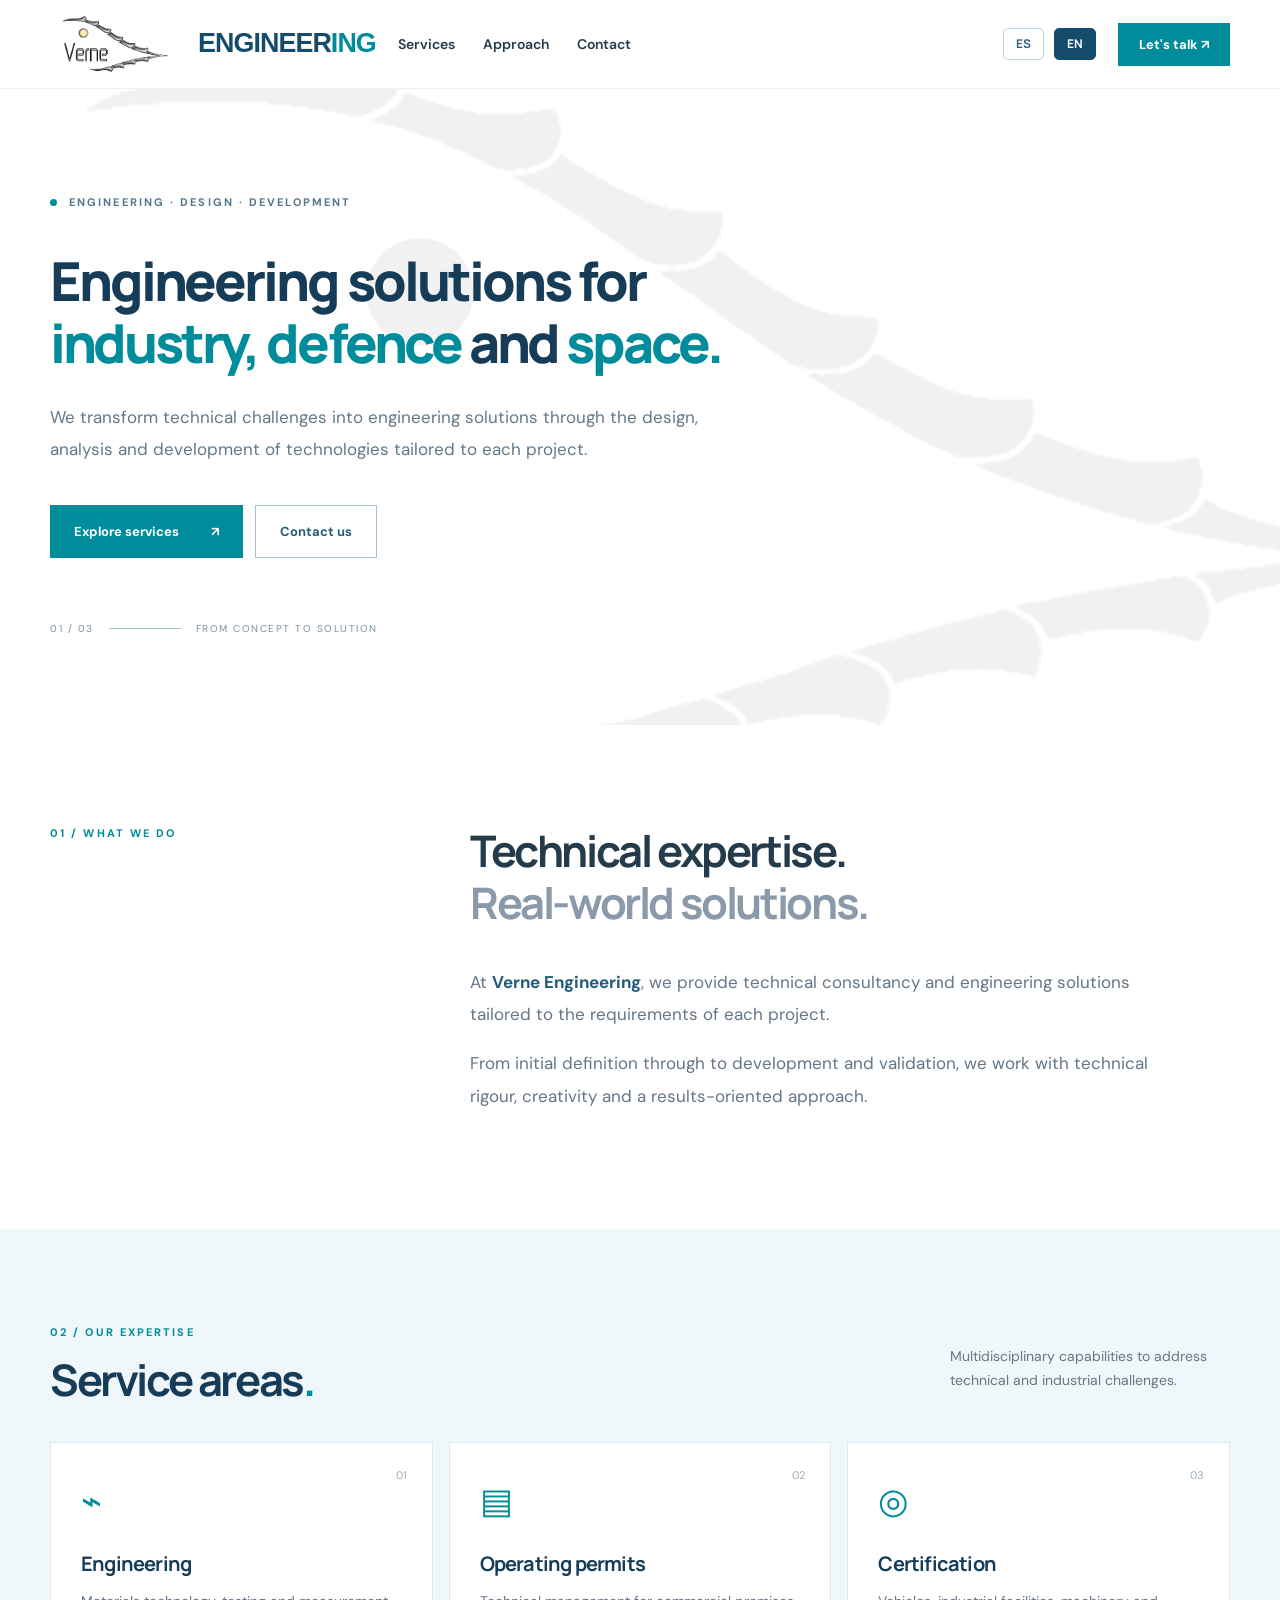
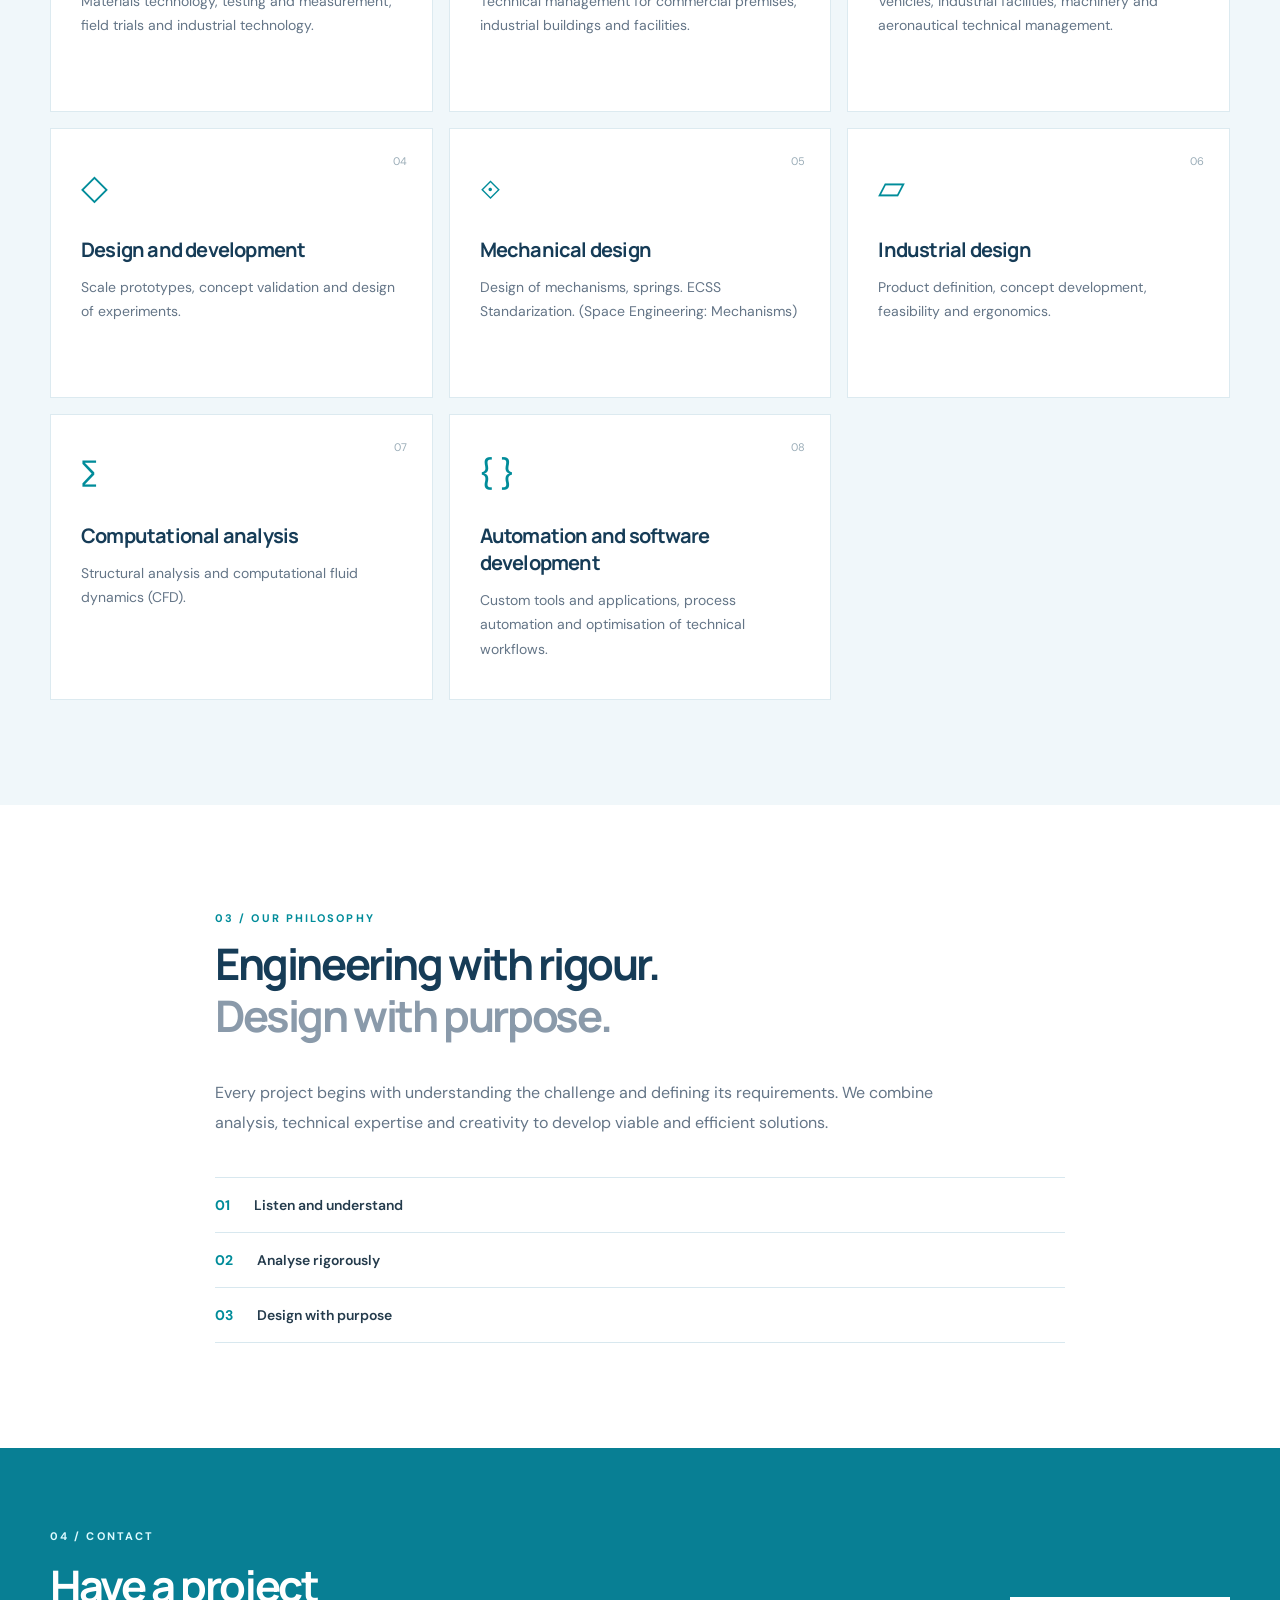
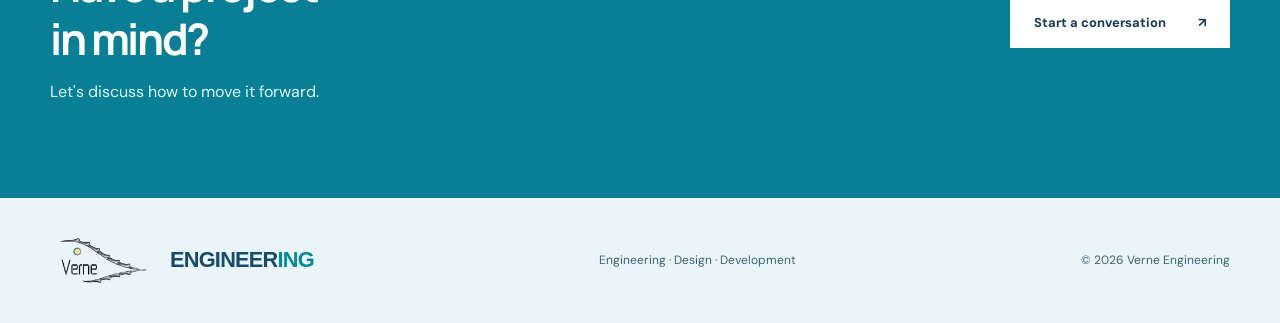
==== commit 16bce00a: "Enhance mechanical design description in index.html Updated the description for mechanical design se" ====
--- a/en/index.html
+++ b/en/index.html
@@ -229,7 +229,11 @@
                         <h3>Mechanical design</h3>
                         <p>
                             Design of mechanisms,
-                            springs and structures.
+                            springs.
+                            ECSS Standarization.
+                            (Space Engineering: Mechanisms)
+                            
+                            
                         </p>
                     </article>
 
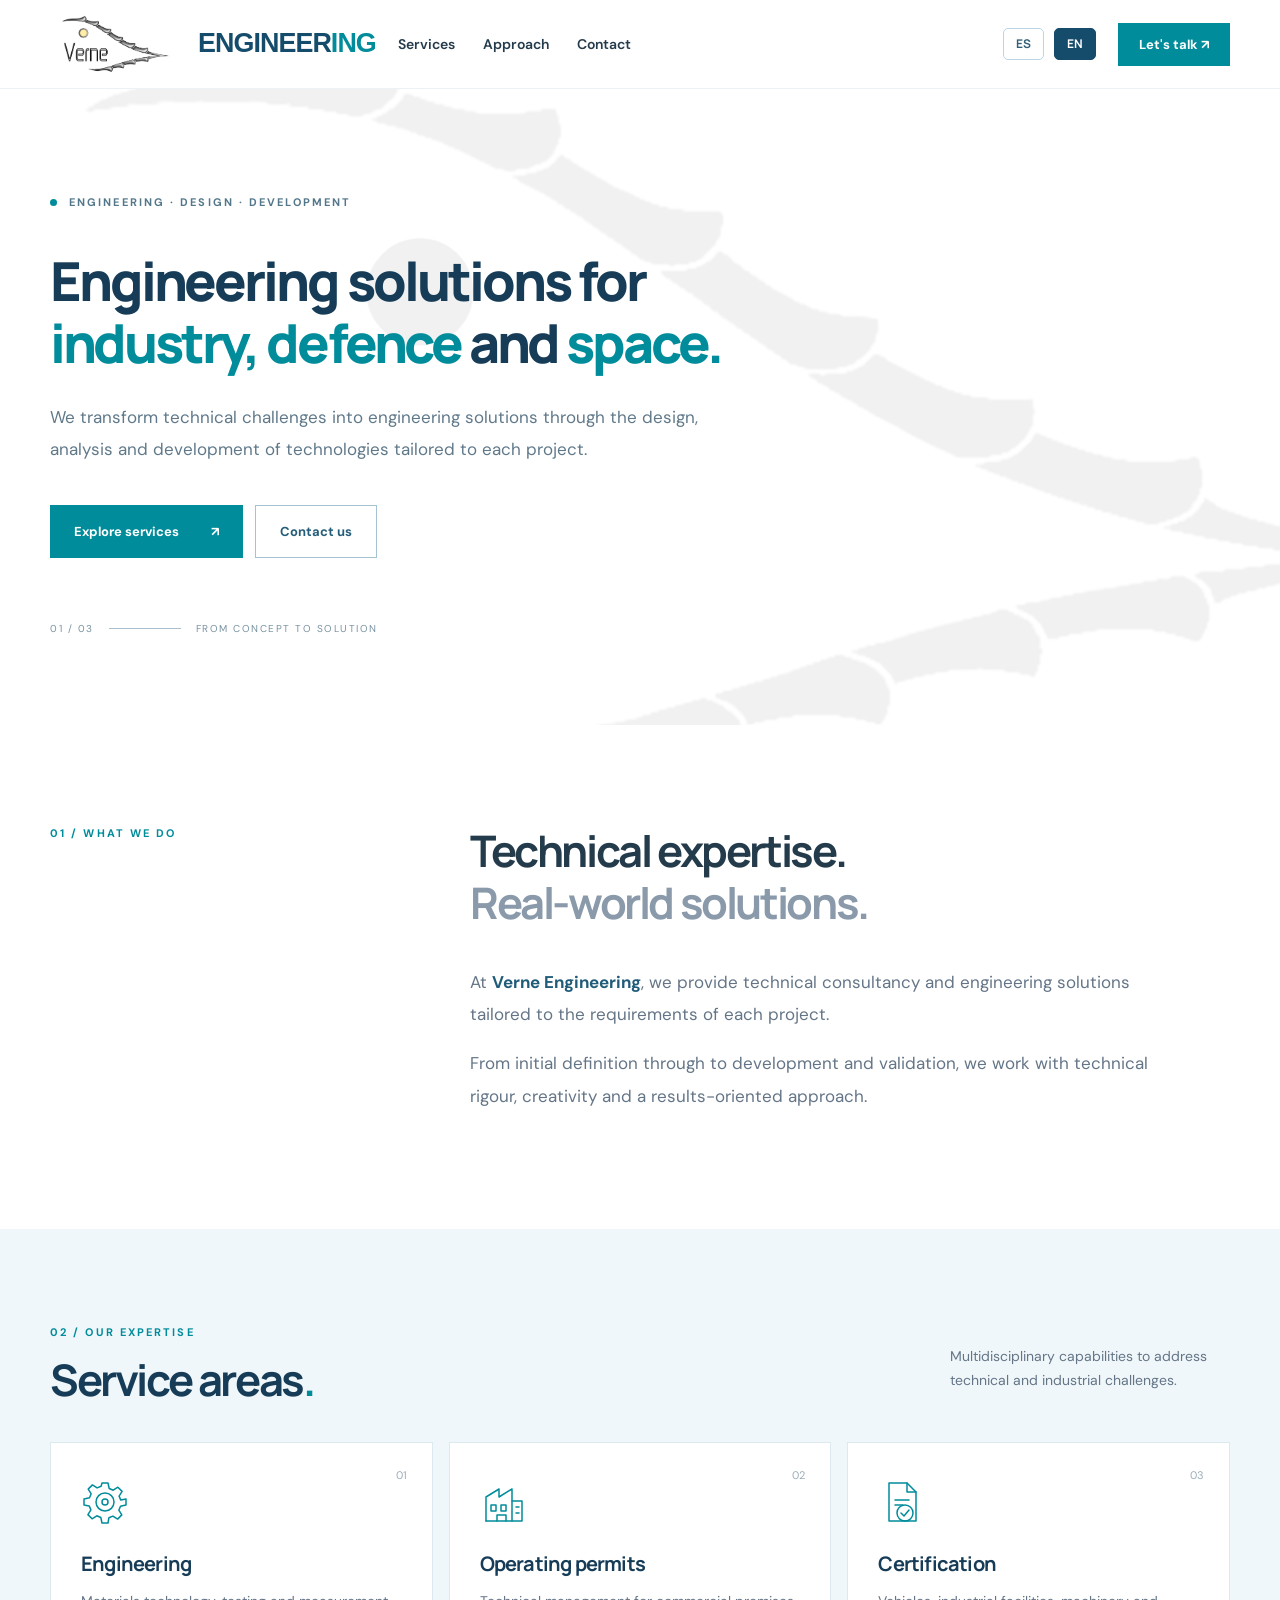
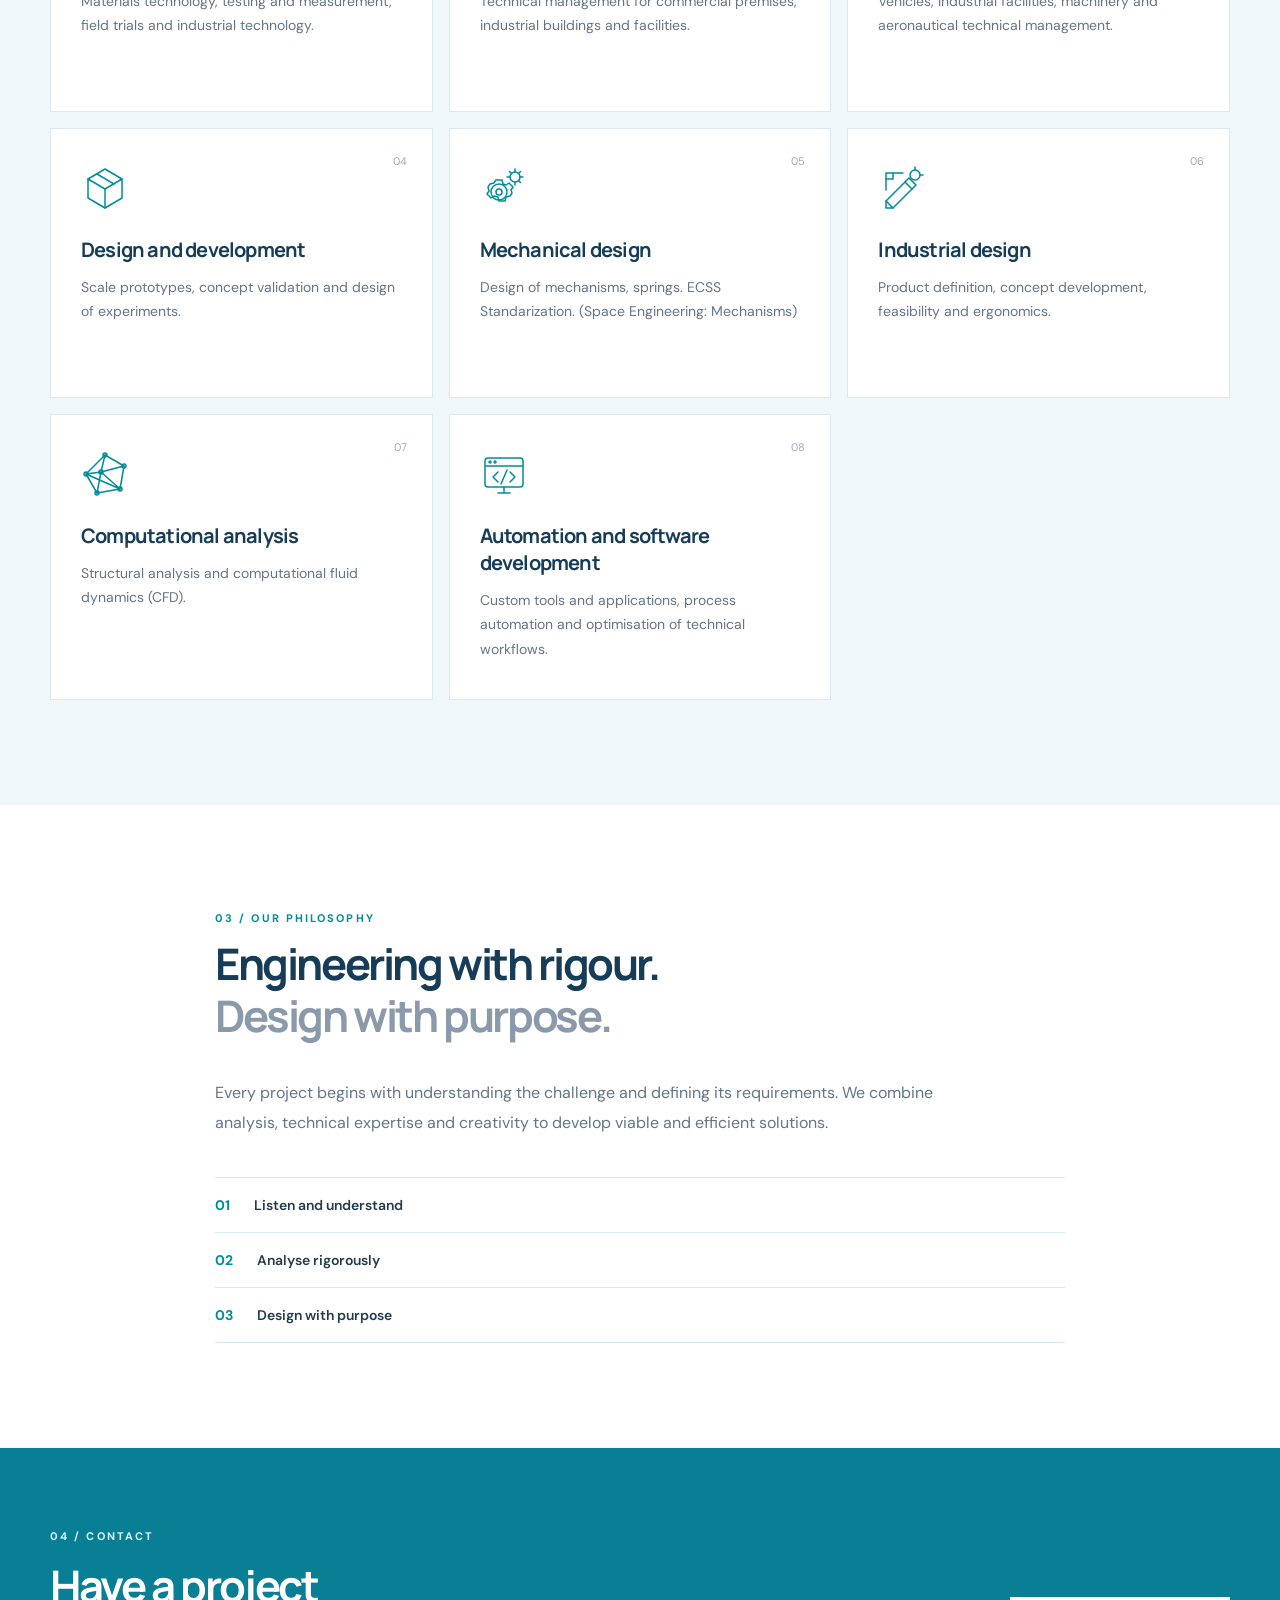
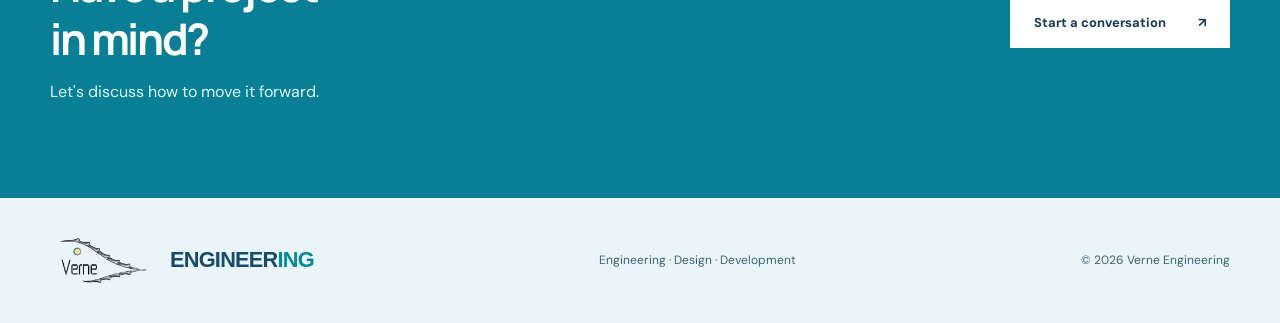
==== commit 33f767c3: "Add service-icons.js script to index.html" ====
--- a/en/index.html
+++ b/en/index.html
@@ -386,6 +386,7 @@
     </footer>
 
     <script src="../script.js"></script>
+    <script src="../service-icons.js"></script>
 
 </body>
 </html>
